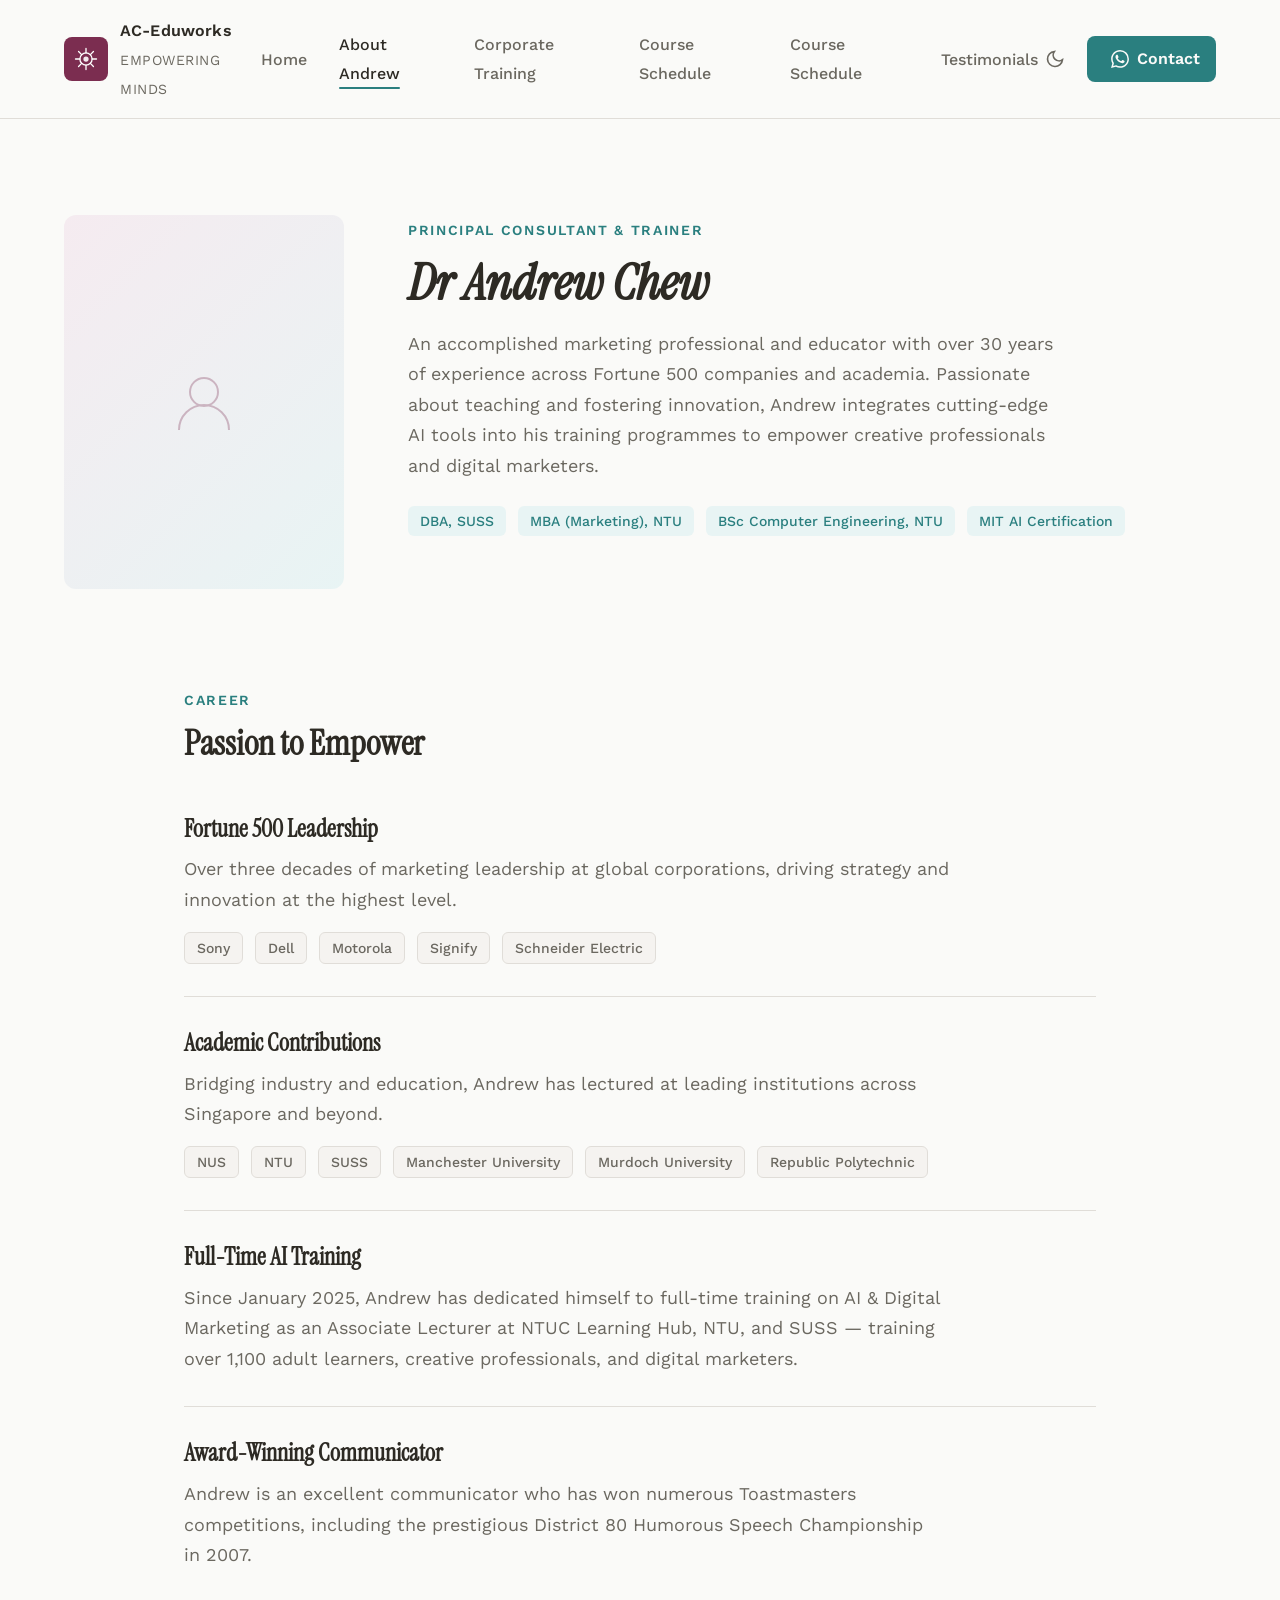
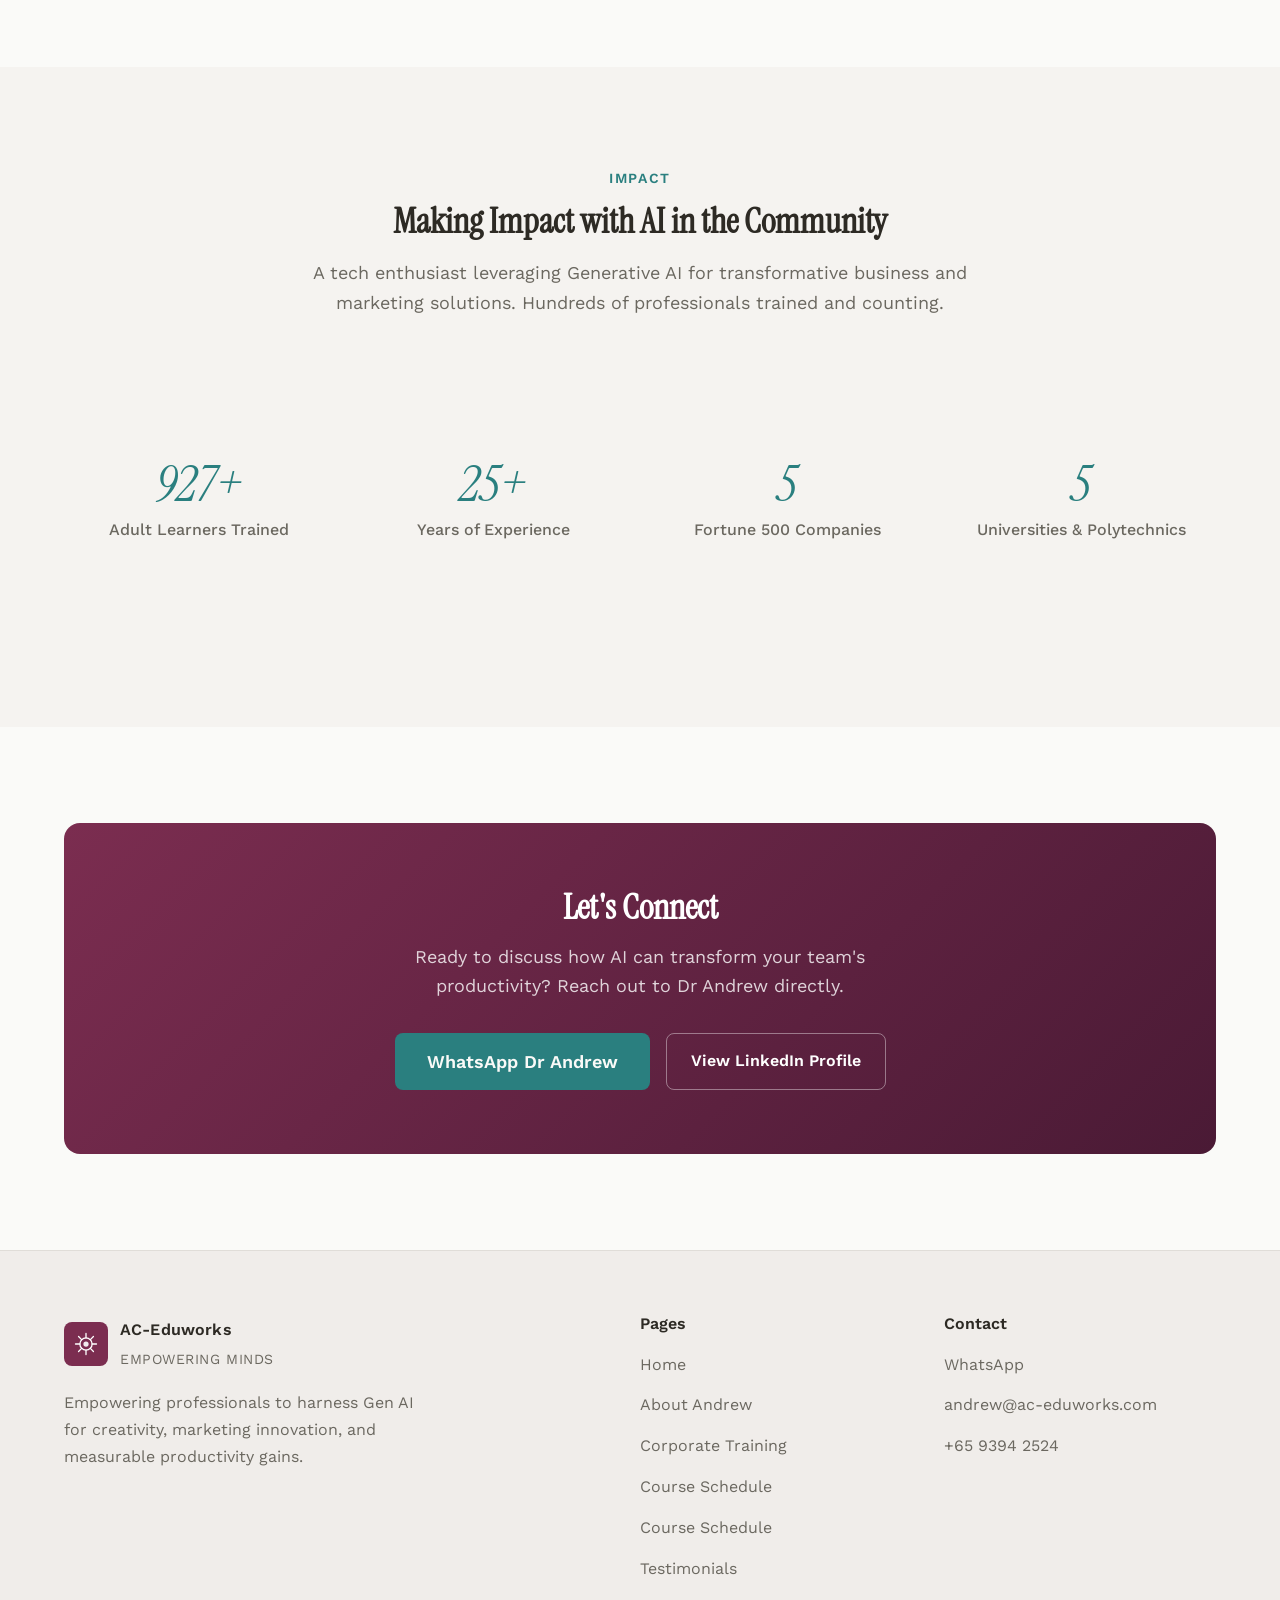
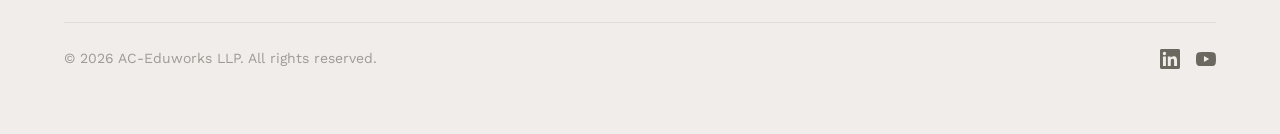
==== about.html @ 3eb3a9f1 "Initial AC-Eduworks site: 5 pages with brand design" ====
<!DOCTYPE html>
<html lang="en">
<head>
  <meta charset="UTF-8">
  <meta name="viewport" content="width=device-width, initial-scale=1.0">
  <title>About Dr Andrew Chew — AC-Eduworks</title>
  <meta name="description" content="Dr. Andrew Chew — Principal Consultant and AI Trainer with 30+ years of Fortune 500 experience. DBA from SUSS, MIT AI certification.">
  <link rel="preconnect" href="https://fonts.googleapis.com">
  <link rel="preconnect" href="https://fonts.gstatic.com" crossorigin>
  <link href="https://fonts.googleapis.com/css2?family=Instrument+Serif:ital@0;1&family=Work+Sans:wght@300..700&display=swap" rel="stylesheet">
  <link rel="stylesheet" href="css/style.css">
</head>
<body>

  <!-- HEADER -->
  <header class="header">
    <div class="container">
      <nav class="nav">
        <a href="index.html" class="nav__logo">
          <span class="nav__logo-icon">
            <svg width="28" height="28" viewBox="0 0 32 32" fill="none">
              <circle cx="16" cy="16" r="7" stroke="#fff" stroke-width="1.5"/>
              <circle cx="16" cy="16" r="3" fill="#fff" opacity="0.9"/>
              <path d="M16 4v5M16 23v5M4 16h5M23 16h5" stroke="#fff" stroke-width="1.5" stroke-linecap="round"/>
              <path d="M7.5 7.5l3.5 3.5M21 21l3.5 3.5M7.5 24.5l3.5-3.5M21 11l3.5-3.5" stroke="#fff" stroke-width="1.5" stroke-linecap="round"/>
            </svg>
          </span>
          <span>
            <span class="nav__logo-text">AC-Eduworks</span><br>
            <span class="nav__logo-tagline">Empowering Minds</span>
          </span>
        </a>
        <div class="nav__overlay"></div>
        <ul class="nav__links">
          <li><a href="index.html">Home</a></li>
          <li><a href="about.html" class="active">About Andrew</a></li>
          <li><a href="training.html">Corporate Training</a></li>
          <li><a href="schedule.html">Course Schedule</a></li>
          <li><a href="schedule.html">Course Schedule</a></li>
            <li><a href="testimonials.html">Testimonials</a></li>
        </ul>
        <div class="nav__actions">
          <button class="theme-toggle" data-theme-toggle aria-label="Toggle theme">
            <svg width="20" height="20" viewBox="0 0 24 24" fill="none" stroke="currentColor" stroke-width="2"><path d="M21 12.79A9 9 0 1 1 11.21 3 7 7 0 0 0 21 12.79z"/></svg>
          </button>
          <a href="https://wa.me/6593942524" class="btn btn--primary" target="_blank" rel="noopener">
            <svg width="18" height="18" viewBox="0 0 24 24" fill="currentColor"><path d="M17.472 14.382c-.297-.149-1.758-.867-2.03-.967-.273-.099-.471-.148-.67.15-.197.297-.767.966-.94 1.164-.173.199-.347.223-.644.075-.297-.15-1.255-.463-2.39-1.475-.883-.788-1.48-1.761-1.653-2.059-.173-.297-.018-.458.13-.606.134-.133.298-.347.446-.52.149-.174.198-.298.298-.497.099-.198.05-.371-.025-.52-.075-.149-.669-1.612-.916-2.207-.242-.579-.487-.5-.669-.51-.173-.008-.371-.01-.57-.01-.198 0-.52.074-.792.372-.272.297-1.04 1.016-1.04 2.479 0 1.462 1.065 2.875 1.213 3.074.149.198 2.096 3.2 5.077 4.487.709.306 1.262.489 1.694.625.712.227 1.36.195 1.871.118.571-.085 1.758-.719 2.006-1.413.248-.694.248-1.289.173-1.413-.074-.124-.272-.198-.57-.347m-5.421 7.403h-.004a9.87 9.87 0 01-5.031-1.378l-.361-.214-3.741.982.998-3.648-.235-.374a9.86 9.86 0 01-1.51-5.26c.001-5.45 4.436-9.884 9.888-9.884 2.64 0 5.122 1.03 6.988 2.898a9.825 9.825 0 012.893 6.994c-.003 5.45-4.437 9.884-9.885 9.884m8.413-18.297A11.815 11.815 0 0012.05 0C5.495 0 .16 5.335.157 11.892c0 2.096.547 4.142 1.588 5.945L.057 24l6.305-1.654a11.882 11.882 0 005.683 1.448h.005c6.554 0 11.89-5.335 11.893-11.893a11.821 11.821 0 00-3.48-8.413z"/></svg>
            Contact
          </a>
          <button class="nav__toggle" aria-label="Open menu">
            <svg width="24" height="24" viewBox="0 0 24 24" fill="none" stroke="currentColor" stroke-width="2"><path d="M3 12h18M3 6h18M3 18h18"/></svg>
          </button>
        </div>
      </nav>
    </div>
  </header>

  <!-- PAGE HEADER -->
  <section class="section" style="padding-bottom: 0;">
    <div class="container">
      <div class="bio-header">
        <!-- Photo placeholder: replace src with actual photo -->
        <div class="bio-photo">
          <svg width="80" height="80" viewBox="0 0 80 80" fill="none" style="opacity: 0.3;">
            <circle cx="40" cy="30" r="14" stroke="var(--color-accent)" stroke-width="2"/>
            <path d="M15 68c0-13.8 11.2-25 25-25s25 11.2 25 25" stroke="var(--color-accent)" stroke-width="2"/>
          </svg>
        </div>
        <div>
          <span class="section-label animate-in">Principal Consultant &amp; Trainer</span>
          <h1 class="section-title animate-in animate-delay-1" style="font-size: var(--text-2xl); font-style: italic;">Dr Andrew Chew</h1>
          <p class="section-desc animate-in animate-delay-2">
            An accomplished marketing professional and educator with over 30 years of experience across Fortune 500 companies and academia. Passionate about teaching and fostering innovation, Andrew integrates cutting-edge AI tools into his training programmes to empower creative professionals and digital marketers.
          </p>
          <div class="credentials animate-in animate-delay-3">
            <span class="credential">DBA, SUSS</span>
            <span class="credential">MBA (Marketing), NTU</span>
            <span class="credential">BSc Computer Engineering, NTU</span>
            <span class="credential">MIT AI Certification</span>
          </div>
        </div>
      </div>
    </div>
  </section>

  <!-- CAREER HIGHLIGHTS -->
  <section class="section">
    <div class="container container--narrow">
      <div class="section-header" data-animate="0">
        <span class="section-label">Career</span>
        <h2 class="section-title">Passion to Empower</h2>
      </div>

      <div style="display: flex; flex-direction: column; gap: var(--space-8);" data-animate="100">
        <div>
          <h3 style="font-family: var(--font-display); font-size: var(--text-lg); margin-bottom: var(--space-3);">Fortune 500 Leadership</h3>
          <p style="color: var(--color-text-muted); line-height: 1.7; font-size: var(--text-base);">Over three decades of marketing leadership at global corporations, driving strategy and innovation at the highest level.</p>
          <div class="companies" style="margin-top: var(--space-4);">
            <span class="company-tag">Sony</span>
            <span class="company-tag">Dell</span>
            <span class="company-tag">Motorola</span>
            <span class="company-tag">Signify</span>
            <span class="company-tag">Schneider Electric</span>
          </div>
        </div>

        <div style="border-top: 1px solid var(--color-divider); padding-top: var(--space-8);">
          <h3 style="font-family: var(--font-display); font-size: var(--text-lg); margin-bottom: var(--space-3);">Academic Contributions</h3>
          <p style="color: var(--color-text-muted); line-height: 1.7; font-size: var(--text-base);">Bridging industry and education, Andrew has lectured at leading institutions across Singapore and beyond.</p>
          <div class="companies" style="margin-top: var(--space-4);">
            <span class="company-tag">NUS</span>
            <span class="company-tag">NTU</span>
            <span class="company-tag">SUSS</span>
            <span class="company-tag">Manchester University</span>
            <span class="company-tag">Murdoch University</span>
            <span class="company-tag">Republic Polytechnic</span>
          </div>
        </div>

        <div style="border-top: 1px solid var(--color-divider); padding-top: var(--space-8);">
          <h3 style="font-family: var(--font-display); font-size: var(--text-lg); margin-bottom: var(--space-3);">Full-Time AI Training</h3>
          <p style="color: var(--color-text-muted); line-height: 1.7; font-size: var(--text-base);">Since January 2025, Andrew has dedicated himself to full-time training on AI &amp; Digital Marketing as an Associate Lecturer at NTUC Learning Hub, NTU, and SUSS — training over 1,100 adult learners, creative professionals, and digital marketers.</p>
        </div>

        <div style="border-top: 1px solid var(--color-divider); padding-top: var(--space-8);">
          <h3 style="font-family: var(--font-display); font-size: var(--text-lg); margin-bottom: var(--space-3);">Award-Winning Communicator</h3>
          <p style="color: var(--color-text-muted); line-height: 1.7; font-size: var(--text-base);">Andrew is an excellent communicator who has won numerous Toastmasters competitions, including the prestigious District 80 Humorous Speech Championship in 2007.</p>
        </div>
      </div>
    </div>
  </section>

  <!-- MAKING IMPACT -->
  <section class="section" style="background: var(--color-surface-2);">
    <div class="container">
      <div class="section-header section-header--center" data-animate="0">
        <span class="section-label">Impact</span>
        <h2 class="section-title">Making Impact with AI in the Community</h2>
        <p class="section-desc">A tech enthusiast leveraging Generative AI for transformative business and marketing solutions. Hundreds of professionals trained and counting.</p>
      </div>
      <div class="stats" data-animate="100">
        <div class="stat">
          <div class="stat__number" data-count="1100" data-suffix="+">0</div>
          <div class="stat__label">Adult Learners Trained</div>
        </div>
        <div class="stat">
          <div class="stat__number" data-count="30" data-suffix="+">0</div>
          <div class="stat__label">Years of Experience</div>
        </div>
        <div class="stat">
          <div class="stat__number" data-count="6" data-suffix="">0</div>
          <div class="stat__label">Fortune 500 Companies</div>
        </div>
        <div class="stat">
          <div class="stat__number" data-count="6" data-suffix="">0</div>
          <div class="stat__label">Universities &amp; Polytechnics</div>
        </div>
      </div>
    </div>
  </section>

  <!-- CTA -->
  <section class="section">
    <div class="container">
      <div class="cta-banner" data-animate="0">
        <h2>Let's Connect</h2>
        <p>Ready to discuss how AI can transform your team's productivity? Reach out to Dr Andrew directly.</p>
        <div style="display: flex; flex-wrap: wrap; gap: var(--space-4); justify-content: center;">
          <a href="https://wa.me/6593942524" class="btn btn--primary btn--lg" target="_blank" rel="noopener">
            WhatsApp Dr Andrew
          </a>
          <a href="https://www.linkedin.com/in/andrew-chew-c-h/" class="btn btn--secondary" style="border-color: rgba(255,255,255,0.4); color: #fff;" target="_blank" rel="noopener">
            View LinkedIn Profile
          </a>
        </div>
      </div>
    </div>
  </section>

  <!-- FOOTER -->
  <footer class="footer">
    <div class="container">
      <div class="footer__grid">
        <div class="footer__brand">
          <a href="index.html" class="nav__logo" style="margin-bottom: var(--space-2);">
            <span class="nav__logo-icon">
              <svg width="28" height="28" viewBox="0 0 32 32" fill="none">
                <circle cx="16" cy="16" r="7" stroke="#fff" stroke-width="1.5"/>
                <circle cx="16" cy="16" r="3" fill="#fff" opacity="0.9"/>
                <path d="M16 4v5M16 23v5M4 16h5M23 16h5" stroke="#fff" stroke-width="1.5" stroke-linecap="round"/>
                <path d="M7.5 7.5l3.5 3.5M21 21l3.5 3.5M7.5 24.5l3.5-3.5M21 11l3.5-3.5" stroke="#fff" stroke-width="1.5" stroke-linecap="round"/>
              </svg>
            </span>
            <span>
              <span class="nav__logo-text">AC-Eduworks</span><br>
              <span class="nav__logo-tagline">Empowering Minds</span>
            </span>
          </a>
          <p>Empowering professionals to harness Gen AI for creativity, marketing innovation, and measurable productivity gains.</p>
        </div>
        <div>
          <h4>Pages</h4>
          <ul class="footer__links">
            <li><a href="index.html">Home</a></li>
            <li><a href="about.html">About Andrew</a></li>
            <li><a href="training.html">Corporate Training</a></li>
            <li><a href="schedule.html">Course Schedule</a></li>
          <li><a href="schedule.html">Course Schedule</a></li>
            <li><a href="testimonials.html">Testimonials</a></li>
          </ul>
        </div>
        <div>
          <h4>Contact</h4>
          <ul class="footer__links">
            <li><a href="https://wa.me/6593942524" target="_blank" rel="noopener">WhatsApp</a></li>
            <li><a href="mailto:andrew@ac-eduworks.com">andrew@ac-eduworks.com</a></li>
            <li><a href="tel:93942524">+65 9394 2524</a></li>
          </ul>
        </div>
      </div>
      <div class="footer__bottom">
        <span>&copy; 2026 AC-Eduworks LLP. All rights reserved.</span>
        <div class="footer__socials">
          <a href="https://www.linkedin.com/in/andrew-chew-c-h/" target="_blank" rel="noopener" aria-label="LinkedIn">
            <svg width="20" height="20" viewBox="0 0 24 24" fill="currentColor"><path d="M20.447 20.452h-3.554v-5.569c0-1.328-.027-3.037-1.852-3.037-1.853 0-2.136 1.445-2.136 2.939v5.667H9.351V9h3.414v1.561h.046c.477-.9 1.637-1.85 3.37-1.85 3.601 0 4.267 2.37 4.267 5.455v6.286zM5.337 7.433a2.062 2.062 0 01-2.063-2.065 2.064 2.064 0 112.063 2.065zm1.782 13.019H3.555V9h3.564v11.452zM22.225 0H1.771C.792 0 0 .774 0 1.729v20.542C0 23.227.792 24 1.771 24h20.451C23.2 24 24 23.227 24 22.271V1.729C24 .774 23.2 0 22.222 0h.003z"/></svg>
          </a>
          <a href="https://www.youtube.com/@AndrewLearnsAI/videos" target="_blank" rel="noopener" aria-label="YouTube">
            <svg width="20" height="20" viewBox="0 0 24 24" fill="currentColor"><path d="M23.498 6.186a3.016 3.016 0 00-2.122-2.136C19.505 3.545 12 3.545 12 3.545s-7.505 0-9.377.505A3.017 3.017 0 00.502 6.186C0 8.07 0 12 0 12s0 3.93.502 5.814a3.016 3.016 0 002.122 2.136c1.871.505 9.376.505 9.376.505s7.505 0 9.377-.505a3.015 3.015 0 002.122-2.136C24 15.93 24 12 24 12s0-3.93-.502-5.814zM9.545 15.568V8.432L15.818 12l-6.273 3.568z"/></svg>
          </a>
        </div>
      </div>
    </div>
  </footer>

  <script src="js/main.js"></script>
</body>
</html>
---- css/style.css ----
/* ============================================================
   AC-EDUWORKS — STYLE SYSTEM
   Brand Palette: Maroon + Teal on warm neutrals
   Fonts: Instrument Serif (display) + Work Sans (body)
   ============================================================ */

/* ---------- RESET & BASE ---------- */
*, *::before, *::after { box-sizing: border-box; margin: 0; padding: 0; }

html {
  -webkit-font-smoothing: antialiased;
  -moz-osx-font-smoothing: grayscale;
  text-rendering: optimizeLegibility;
  scroll-behavior: smooth;
  scroll-padding-top: 5rem;
}

/* ---------- DESIGN TOKENS ---------- */
:root {
  /* Type Scale */
  --text-xs: clamp(0.75rem, 0.7rem + 0.25vw, 0.875rem);
  --text-sm: clamp(0.875rem, 0.8rem + 0.35vw, 1rem);
  --text-base: clamp(1rem, 0.95rem + 0.25vw, 1.125rem);
  --text-lg: clamp(1.125rem, 1rem + 0.75vw, 1.5rem);
  --text-xl: clamp(1.5rem, 1.2rem + 1.25vw, 2.25rem);
  --text-2xl: clamp(2rem, 1.2rem + 2.5vw, 3.5rem);
  --text-3xl: clamp(2.5rem, 1rem + 4vw, 5rem);

  /* Spacing */
  --space-1: 0.25rem;
  --space-2: 0.5rem;
  --space-3: 0.75rem;
  --space-4: 1rem;
  --space-5: 1.25rem;
  --space-6: 1.5rem;
  --space-8: 2rem;
  --space-10: 2.5rem;
  --space-12: 3rem;
  --space-16: 4rem;
  --space-20: 5rem;
  --space-24: 6rem;
  --space-32: 8rem;

  /* Font Families */
  --font-display: 'Instrument Serif', 'Georgia', serif;
  --font-body: 'Work Sans', 'Helvetica Neue', sans-serif;

  /* Content Widths */
  --content-narrow: 640px;
  --content-default: 960px;
  --content-wide: 1200px;

  /* Radius */
  --radius-sm: 0.375rem;
  --radius-md: 0.5rem;
  --radius-lg: 0.75rem;
  --radius-xl: 1rem;

  /* Transitions */
  --transition-interactive: 180ms cubic-bezier(0.16, 1, 0.3, 1);
  --transition-smooth: 400ms cubic-bezier(0.16, 1, 0.3, 1);
}

/* ---------- LIGHT MODE (default) ---------- */
:root, [data-theme="light"] {
  --color-bg: #FAFAF8;
  --color-surface: #FFFFFF;
  --color-surface-2: #F5F3F0;
  --color-surface-offset: #F0EDEA;
  --color-divider: #E0DDD8;
  --color-border: #D4D0CA;

  --color-text: #2D2A24;
  --color-text-muted: #6B6860;
  --color-text-faint: #9E9B94;
  --color-text-inverse: #FAFAF8;

  /* Teal (Primary / CTA) */
  --color-primary: #2A7F7F;
  --color-primary-hover: #1E6464;
  --color-primary-active: #174E4E;
  --color-primary-light: #E8F4F4;

  /* Maroon (Brand Accent) */
  --color-accent: #7B2D50;
  --color-accent-hover: #642441;
  --color-accent-active: #4D1B32;
  --color-accent-light: #F5EBF0;

  --shadow-sm: 0 1px 3px rgba(45,42,36,0.06);
  --shadow-md: 0 4px 12px rgba(45,42,36,0.08);
  --shadow-lg: 0 12px 32px rgba(45,42,36,0.12);
}

/* ---------- DARK MODE ---------- */
[data-theme="dark"] {
  --color-bg: #1A1916;
  --color-surface: #222119;
  --color-surface-2: #2A2922;
  --color-surface-offset: #1E1D1A;
  --color-divider: #333230;
  --color-border: #3E3D3A;

  --color-text: #D4D2CE;
  --color-text-muted: #8A8880;
  --color-text-faint: #5E5D58;
  --color-text-inverse: #1A1916;

  --color-primary: #4AABAB;
  --color-primary-hover: #5BC0C0;
  --color-primary-active: #3A9494;
  --color-primary-light: #1E2E2E;

  --color-accent: #C06A8E;
  --color-accent-hover: #D48AAA;
  --color-accent-active: #A85679;
  --color-accent-light: #2E1E26;

  --shadow-sm: 0 1px 3px rgba(0,0,0,0.25);
  --shadow-md: 0 4px 12px rgba(0,0,0,0.35);
  --shadow-lg: 0 12px 32px rgba(0,0,0,0.45);
}

@media (prefers-color-scheme: dark) {
  :root:not([data-theme]) {
    --color-bg: #1A1916;
    --color-surface: #222119;
    --color-surface-2: #2A2922;
    --color-surface-offset: #1E1D1A;
    --color-divider: #333230;
    --color-border: #3E3D3A;
    --color-text: #D4D2CE;
    --color-text-muted: #8A8880;
    --color-text-faint: #5E5D58;
    --color-text-inverse: #1A1916;
    --color-primary: #4AABAB;
    --color-primary-hover: #5BC0C0;
    --color-primary-active: #3A9494;
    --color-primary-light: #1E2E2E;
    --color-accent: #C06A8E;
    --color-accent-hover: #D48AAA;
    --color-accent-active: #A85679;
    --color-accent-light: #2E1E26;
    --shadow-sm: 0 1px 3px rgba(0,0,0,0.25);
    --shadow-md: 0 4px 12px rgba(0,0,0,0.35);
    --shadow-lg: 0 12px 32px rgba(0,0,0,0.45);
  }
}

/* ---------- BODY ---------- */
body {
  min-height: 100dvh;
  line-height: 1.6;
  font-family: var(--font-body);
  font-size: var(--text-base);
  color: var(--color-text);
  background-color: var(--color-bg);
}

img, picture, video, svg { display: block; max-width: 100%; height: auto; }
a { color: var(--color-primary); text-decoration: none; transition: color var(--transition-interactive); }
a:hover { color: var(--color-primary-hover); }

h1, h2, h3, h4, h5 { font-family: var(--font-display); line-height: 1.15; text-wrap: balance; color: var(--color-text); }
p, li, figcaption { text-wrap: pretty; max-width: 72ch; }

a, button, [role="button"], input, textarea, select {
  transition: color var(--transition-interactive), background var(--transition-interactive),
    border-color var(--transition-interactive), box-shadow var(--transition-interactive);
}
button { cursor: pointer; background: none; border: none; font: inherit; }

::selection { background: rgba(42,127,127,0.2); color: var(--color-text); }
:focus-visible { outline: 2px solid var(--color-primary); outline-offset: 3px; border-radius: var(--radius-sm); }

@media (prefers-reduced-motion: reduce) {
  *, *::before, *::after { animation-duration: 0.01ms !important; transition-duration: 0.01ms !important; scroll-behavior: auto !important; }
}

.sr-only { position: absolute; width: 1px; height: 1px; padding: 0; margin: -1px; overflow: hidden; clip: rect(0,0,0,0); white-space: nowrap; border: 0; }

/* ---------- LAYOUT UTILITIES ---------- */
.container { width: 100%; max-width: var(--content-wide); margin-inline: auto; padding-inline: var(--space-6); }
.container--narrow { max-width: var(--content-default); }
.section { padding-block: clamp(var(--space-12), 8vw, var(--space-24)); }

/* ---------- HEADER / NAV ---------- */
.header {
  position: sticky; top: 0; z-index: 100;
  background: color-mix(in srgb, var(--color-bg) 90%, transparent);
  backdrop-filter: blur(16px);
  -webkit-backdrop-filter: blur(16px);
  border-bottom: 1px solid var(--color-divider);
  transition: box-shadow 0.3s ease;
}
.header--scrolled { box-shadow: var(--shadow-sm); }

.nav { display: flex; align-items: center; justify-content: space-between; padding-block: var(--space-4); }
.nav__logo { display: flex; align-items: center; gap: var(--space-3); text-decoration: none; color: var(--color-text); }
.nav__logo-icon { width: 44px; height: 44px; background: var(--color-accent); border-radius: var(--radius-md); display: flex; align-items: center; justify-content: center; flex-shrink: 0; }
.nav__logo-text { font-family: var(--font-body); font-weight: 600; font-size: var(--text-sm); line-height: 1.2; letter-spacing: 0.01em; }
.nav__logo-tagline { font-size: var(--text-xs); font-weight: 400; color: var(--color-text-muted); letter-spacing: 0.04em; text-transform: uppercase; }

.nav__links { display: flex; align-items: center; gap: var(--space-8); list-style: none; }
.nav__links a { font-size: var(--text-sm); font-weight: 500; color: var(--color-text-muted); text-decoration: none; position: relative; padding-block: var(--space-1); }
.nav__links a:hover, .nav__links a.active { color: var(--color-text); }
.nav__links a.active::after { content: ''; position: absolute; bottom: -2px; left: 0; right: 0; height: 2px; background: var(--color-primary); border-radius: 1px; }

.nav__actions { display: flex; align-items: center; gap: var(--space-4); }

/* Mobile Nav Toggle */
.nav__toggle { display: none; width: 40px; height: 40px; align-items: center; justify-content: center; color: var(--color-text); }
.nav__toggle svg { width: 24px; height: 24px; }

/* Theme Toggle */
.theme-toggle { width: 36px; height: 36px; display: flex; align-items: center; justify-content: center; border-radius: var(--radius-md); color: var(--color-text-muted); }
.theme-toggle:hover { color: var(--color-text); background: var(--color-surface-2); }

/* Mobile Nav */
@media (max-width: 768px) {
  .nav__toggle { display: flex; }
  .nav__links {
    position: fixed; top: 0; right: 0; bottom: 0;
    width: min(320px, 85vw);
    flex-direction: column; align-items: flex-start;
    padding: var(--space-20) var(--space-8) var(--space-8);
    background: var(--color-bg);
    border-left: 1px solid var(--color-divider);
    box-shadow: var(--shadow-lg);
    transform: translateX(100%);
    transition: transform 0.35s cubic-bezier(0.16, 1, 0.3, 1);
    z-index: 200;
    gap: var(--space-6);
  }
  .nav__links.open { transform: translateX(0); }
  .nav__links a { font-size: var(--text-lg); }
  .nav__overlay {
    position: fixed; inset: 0; background: rgba(0,0,0,0.4);
    z-index: 199; opacity: 0; visibility: hidden;
    transition: opacity 0.3s ease, visibility 0.3s ease;
  }
  .nav__overlay.open { opacity: 1; visibility: visible; }
}

/* ---------- BUTTONS ---------- */
.btn {
  display: inline-flex; align-items: center; gap: var(--space-2);
  font-family: var(--font-body); font-size: var(--text-sm); font-weight: 600;
  padding: var(--space-3) var(--space-6);
  border-radius: var(--radius-md);
  text-decoration: none;
  transition: all var(--transition-interactive);
  line-height: 1.4;
}
.btn--primary { background: var(--color-primary); color: var(--color-text-inverse); }
.btn--primary:hover { background: var(--color-primary-hover); color: var(--color-text-inverse); }
.btn--secondary { background: transparent; color: var(--color-primary); border: 1.5px solid var(--color-primary); }
.btn--secondary:hover { background: var(--color-primary-light); }
.btn--accent { background: var(--color-accent); color: #fff; }
.btn--accent:hover { background: var(--color-accent-hover); color: #fff; }
.btn--lg { padding: var(--space-4) var(--space-8); font-size: var(--text-base); }

.btn svg { width: 18px; height: 18px; flex-shrink: 0; }

/* ---------- HERO SECTION ---------- */
.hero {
  position: relative;
  min-height: 75vh;
  display: flex; align-items: center;
  padding-block: clamp(var(--space-16), 10vw, var(--space-32));
  overflow: hidden;
}
.hero__bg {
  position: absolute; inset: 0;
  background: linear-gradient(135deg, var(--color-accent) 0%, #4A1A35 50%, #1A3A3A 100%);
  z-index: 0;
}
.hero__bg::after {
  content: '';
  position: absolute; inset: 0;
  background: radial-gradient(ellipse at 70% 30%, rgba(42,127,127,0.3) 0%, transparent 60%),
              radial-gradient(ellipse at 20% 80%, rgba(123,45,80,0.2) 0%, transparent 50%);
}
.hero__pattern {
  position: absolute; inset: 0; z-index: 1;
  opacity: 0.06;
  background-image:
    radial-gradient(circle at 25% 25%, #fff 1px, transparent 1px),
    radial-gradient(circle at 75% 75%, #fff 1px, transparent 1px);
  background-size: 60px 60px;
}

.hero__content { position: relative; z-index: 2; color: #fff; }
.hero__label {
  display: inline-block;
  font-size: var(--text-xs); font-weight: 600;
  text-transform: uppercase; letter-spacing: 0.12em;
  color: rgba(255,255,255,0.7);
  margin-bottom: var(--space-4);
}
.hero__title {
  font-family: var(--font-display);
  font-size: var(--text-3xl);
  font-style: italic;
  color: #fff;
  margin-bottom: var(--space-6);
  max-width: 14ch;
}
.hero__subtitle {
  font-size: var(--text-base);
  color: rgba(255,255,255,0.85);
  max-width: 52ch;
  line-height: 1.7;
  margin-bottom: var(--space-8);
}
.hero__actions { display: flex; flex-wrap: wrap; gap: var(--space-4); }

/* ---------- STAT STRIP ---------- */
.stats {
  display: grid;
  grid-template-columns: repeat(auto-fit, minmax(200px, 1fr));
  gap: var(--space-6);
  padding-block: clamp(var(--space-8), 5vw, var(--space-16));
}
.stat { text-align: center; padding: var(--space-6) var(--space-4); }
.stat__number {
  font-family: var(--font-display);
  font-size: var(--text-2xl);
  font-style: italic;
  color: var(--color-primary);
  line-height: 1;
  margin-bottom: var(--space-2);
}
.stat__label { font-size: var(--text-sm); color: var(--color-text-muted); font-weight: 500; }

/* ---------- SECTION HEADERS ---------- */
.section-header { margin-bottom: clamp(var(--space-8), 4vw, var(--space-16)); }
.section-header--center { text-align: center; }
.section-header--center p { margin-inline: auto; }
.section-label {
  display: inline-block;
  font-size: var(--text-xs); font-weight: 600;
  text-transform: uppercase; letter-spacing: 0.12em;
  color: var(--color-primary);
  margin-bottom: var(--space-3);
}
.section-title { font-size: var(--text-xl); margin-bottom: var(--space-4); }
.section-desc { font-size: var(--text-base); color: var(--color-text-muted); max-width: 60ch; line-height: 1.7; }

/* ---------- CARDS ---------- */
.card {
  background: var(--color-surface);
  border: 1px solid var(--color-divider);
  border-radius: var(--radius-lg);
  padding: var(--space-8);
  transition: box-shadow var(--transition-smooth), border-color var(--transition-smooth);
}
.card:hover { box-shadow: var(--shadow-md); border-color: var(--color-border); }

.card__icon {
  width: 48px; height: 48px;
  display: flex; align-items: center; justify-content: center;
  background: var(--color-primary-light);
  border-radius: var(--radius-md);
  color: var(--color-primary);
  margin-bottom: var(--space-5);
}
.card__icon svg { width: 24px; height: 24px; }
.card__title { font-family: var(--font-display); font-size: var(--text-lg); margin-bottom: var(--space-3); }
.card__text { font-size: var(--text-sm); color: var(--color-text-muted); line-height: 1.7; }

/* Grid layouts */
.grid-2 { display: grid; grid-template-columns: repeat(2, 1fr); gap: var(--space-6); }
.grid-3 { display: grid; grid-template-columns: repeat(3, 1fr); gap: var(--space-6); }
.grid-4 { display: grid; grid-template-columns: repeat(4, 1fr); gap: var(--space-6); }

@media (max-width: 768px) {
  .grid-2, .grid-3, .grid-4 { grid-template-columns: 1fr; }
}
@media (min-width: 769px) and (max-width: 1024px) {
  .grid-3 { grid-template-columns: repeat(2, 1fr); }
  .grid-4 { grid-template-columns: repeat(2, 1fr); }
}

/* ---------- TWO-COLUMN LAYOUT ---------- */
.two-col {
  display: grid; grid-template-columns: 1fr 1fr;
  gap: clamp(var(--space-8), 5vw, var(--space-16));
  align-items: center;
}
.two-col--reverse { direction: rtl; }
.two-col--reverse > * { direction: ltr; }

@media (max-width: 768px) {
  .two-col, .two-col--reverse { grid-template-columns: 1fr; direction: ltr; }
}

/* ---------- APPROACH SECTION ---------- */
.approach-item {
  display: flex; gap: var(--space-6); align-items: flex-start;
  padding-block: var(--space-6);
}
.approach-item + .approach-item { border-top: 1px solid var(--color-divider); }
.approach-num {
  font-family: var(--font-display);
  font-size: var(--text-xl);
  font-style: italic;
  color: var(--color-primary);
  flex-shrink: 0;
  width: 48px;
}
.approach-item h3 { font-family: var(--font-display); font-size: var(--text-lg); margin-bottom: var(--space-2); }
.approach-item p { font-size: var(--text-sm); color: var(--color-text-muted); line-height: 1.7; }

/* ---------- CLIENTS STRIP ---------- */
.clients {
  display: flex; flex-wrap: wrap; align-items: center; justify-content: center;
  gap: var(--space-10);
  padding-block: var(--space-8);
}
.client-logo {
  font-family: var(--font-body); font-weight: 700;
  font-size: var(--text-sm);
  color: var(--color-text-faint);
  letter-spacing: 0.04em;
  text-transform: uppercase;
  white-space: nowrap;
}

/* ---------- CTA BANNER ---------- */
.cta-banner {
  background: linear-gradient(135deg, var(--color-accent) 0%, #4A1A35 100%);
  border-radius: var(--radius-xl);
  padding: clamp(var(--space-10), 5vw, var(--space-20));
  text-align: center;
  color: #fff;
}
.cta-banner h2 { font-size: var(--text-xl); color: #fff; margin-bottom: var(--space-4); }
.cta-banner p { color: rgba(255,255,255,0.8); margin-inline: auto; margin-bottom: var(--space-8); max-width: 50ch; }
.cta-banner .btn--primary { background: var(--color-primary); }
.cta-banner .btn--primary:hover { background: var(--color-primary-hover); }

/* ---------- TESTIMONIALS ---------- */
.testimonial-card {
  background: var(--color-surface);
  border: 1px solid var(--color-divider);
  border-radius: var(--radius-lg);
  padding: var(--space-8);
  position: relative;
}
.testimonial-card::before {
  content: '\201C';
  font-family: var(--font-display);
  font-size: 4rem;
  color: var(--color-primary);
  opacity: 0.3;
  line-height: 1;
  position: absolute;
  top: var(--space-4);
  left: var(--space-6);
}
.testimonial-card__text {
  font-size: var(--text-base);
  color: var(--color-text);
  line-height: 1.7;
  font-style: italic;
  margin-bottom: var(--space-6);
  padding-top: var(--space-6);
}
.testimonial-card__author { font-weight: 600; font-size: var(--text-sm); }
.testimonial-card__role { font-size: var(--text-xs); color: var(--color-text-muted); }

/* ---------- WORKSHOP FORMATS TABLE ---------- */
.format-cards { display: grid; grid-template-columns: repeat(auto-fit, minmax(260px, 1fr)); gap: var(--space-6); }
.format-card {
  background: var(--color-surface);
  border: 1px solid var(--color-divider);
  border-radius: var(--radius-lg);
  padding: var(--space-8);
  border-top: 3px solid var(--color-primary);
}
.format-card__badge {
  display: inline-block;
  font-size: var(--text-xs);
  font-weight: 600;
  color: var(--color-primary);
  background: var(--color-primary-light);
  padding: var(--space-1) var(--space-3);
  border-radius: var(--radius-sm);
  margin-bottom: var(--space-4);
}
.format-card h3 { font-family: var(--font-display); font-size: var(--text-lg); margin-bottom: var(--space-3); }
.format-card p { font-size: var(--text-sm); color: var(--color-text-muted); line-height: 1.7; margin-bottom: var(--space-4); }
.format-card__meta { display: flex; flex-direction: column; gap: var(--space-2); font-size: var(--text-xs); color: var(--color-text-muted); }
.format-card__meta span { display: flex; align-items: center; gap: var(--space-2); }

/* ---------- CASE STUDY ---------- */
.case-study {
  background: var(--color-surface-2);
  border-radius: var(--radius-xl);
  overflow: hidden;
}
.case-study__header {
  background: linear-gradient(135deg, var(--color-accent-light), var(--color-primary-light));
  padding: var(--space-8);
}
.case-study__client {
  font-size: var(--text-xs);
  font-weight: 600;
  text-transform: uppercase;
  letter-spacing: 0.1em;
  color: var(--color-primary);
  margin-bottom: var(--space-2);
}
.case-study__title { font-family: var(--font-display); font-size: var(--text-lg); }
.case-study__body { padding: var(--space-8); }
.case-study__body ul { list-style: none; display: flex; flex-direction: column; gap: var(--space-3); }
.case-study__body li {
  font-size: var(--text-sm);
  color: var(--color-text-muted);
  padding-left: var(--space-6);
  position: relative;
  line-height: 1.6;
}
.case-study__body li::before {
  content: '✓';
  position: absolute;
  left: 0;
  color: var(--color-primary);
  font-weight: 700;
}
.case-study__quote {
  font-style: italic;
  font-size: var(--text-sm);
  color: var(--color-text);
  border-left: 3px solid var(--color-primary);
  padding-left: var(--space-4);
  margin-top: var(--space-6);
}
.case-study__quote cite {
  display: block;
  font-style: normal;
  font-size: var(--text-xs);
  color: var(--color-text-muted);
  margin-top: var(--space-2);
}

/* ---------- BIO PAGE ---------- */
.bio-header {
  display: grid;
  grid-template-columns: 280px 1fr;
  gap: clamp(var(--space-8), 5vw, var(--space-16));
  align-items: start;
}
.bio-photo {
  aspect-ratio: 3 / 4;
  background: linear-gradient(135deg, var(--color-accent-light), var(--color-primary-light));
  border-radius: var(--radius-lg);
  display: flex;
  align-items: center;
  justify-content: center;
  overflow: hidden;
}
.bio-photo img {
  width: 100%;
  height: 100%;
  object-fit: cover;
}

.credentials {
  display: flex; flex-wrap: wrap; gap: var(--space-3);
  margin-top: var(--space-6);
}
.credential {
  display: inline-flex; align-items: center; gap: var(--space-2);
  font-size: var(--text-xs); font-weight: 500;
  color: var(--color-primary);
  background: var(--color-primary-light);
  padding: var(--space-1) var(--space-3);
  border-radius: var(--radius-sm);
}

.companies {
  display: flex; flex-wrap: wrap; gap: var(--space-3);
  margin-top: var(--space-4);
}
.company-tag {
  font-size: var(--text-xs);
  font-weight: 500;
  color: var(--color-text-muted);
  background: var(--color-surface-2);
  padding: var(--space-1) var(--space-3);
  border-radius: var(--radius-sm);
  border: 1px solid var(--color-divider);
}

@media (max-width: 768px) {
  .bio-header { grid-template-columns: 1fr; }
  .bio-photo { max-width: 280px; }
}

/* ---------- VALUE CARDS ---------- */
.value-card {
  padding: var(--space-6);
  border-left: 3px solid var(--color-primary);
  background: var(--color-surface);
  border-radius: 0 var(--radius-md) var(--radius-md) 0;
}
.value-card h3 { font-family: var(--font-display); font-size: var(--text-lg); margin-bottom: var(--space-2); }
.value-card p { font-size: var(--text-sm); color: var(--color-text-muted); line-height: 1.7; }

/* ---------- TARGET AUDIENCE ---------- */
.audience-card {
  background: var(--color-surface);
  border: 1px solid var(--color-divider);
  border-radius: var(--radius-lg);
  padding: var(--space-6);
  display: flex;
  gap: var(--space-4);
  align-items: flex-start;
}
.audience-card__icon {
  width: 40px; height: 40px; flex-shrink: 0;
  display: flex; align-items: center; justify-content: center;
  background: var(--color-accent-light);
  border-radius: var(--radius-md);
  color: var(--color-accent);
}
.audience-card__icon svg { width: 20px; height: 20px; }
.audience-card h3 { font-family: var(--font-body); font-size: var(--text-sm); font-weight: 600; margin-bottom: var(--space-2); }
.audience-card p { font-size: var(--text-sm); color: var(--color-text-muted); line-height: 1.6; }

/* ---------- FOOTER ---------- */
.footer {
  background: var(--color-surface-offset);
  border-top: 1px solid var(--color-divider);
  padding-block: clamp(var(--space-10), 5vw, var(--space-16));
}
.footer__grid {
  display: grid;
  grid-template-columns: 2fr 1fr 1fr;
  gap: var(--space-8);
}
.footer__brand { }
.footer__brand p { font-size: var(--text-sm); color: var(--color-text-muted); margin-top: var(--space-4); max-width: 36ch; line-height: 1.7; }
.footer h4 { font-family: var(--font-body); font-size: var(--text-sm); font-weight: 600; margin-bottom: var(--space-4); color: var(--color-text); }
.footer__links { list-style: none; display: flex; flex-direction: column; gap: var(--space-3); }
.footer__links a { font-size: var(--text-sm); color: var(--color-text-muted); }
.footer__links a:hover { color: var(--color-primary); }
.footer__bottom {
  margin-top: var(--space-10);
  padding-top: var(--space-6);
  border-top: 1px solid var(--color-divider);
  display: flex; justify-content: space-between; align-items: center;
  font-size: var(--text-xs);
  color: var(--color-text-faint);
}
.footer__socials { display: flex; gap: var(--space-4); }
.footer__socials a { color: var(--color-text-muted); display: flex; align-items: center; }
.footer__socials a:hover { color: var(--color-primary); }
.footer__socials svg { width: 20px; height: 20px; }

@media (max-width: 768px) {
  .footer__grid { grid-template-columns: 1fr; }
  .footer__bottom { flex-direction: column; gap: var(--space-4); text-align: center; }
}

/* ---------- PAGE-SPECIFIC: TESTIMONIALS ---------- */
.testimonials-hero {
  background: var(--color-surface-2);
  padding-block: clamp(var(--space-12), 6vw, var(--space-20));
  text-align: center;
}

/* ---------- ANIMATIONS ---------- */
@keyframes fadeInUp {
  from { opacity: 0; transform: translateY(24px); }
  to { opacity: 1; transform: translateY(0); }
}
.animate-in {
  opacity: 0;
  animation: fadeInUp 0.6s cubic-bezier(0.16, 1, 0.3, 1) forwards;
}
.animate-delay-1 { animation-delay: 0.1s; }
.animate-delay-2 { animation-delay: 0.2s; }
.animate-delay-3 { animation-delay: 0.3s; }
.animate-delay-4 { animation-delay: 0.4s; }

/* Scroll-triggered animations */
[data-animate] {
  opacity: 0;
  transform: translateY(20px);
  transition: opacity 0.6s cubic-bezier(0.16, 1, 0.3, 1), transform 0.6s cubic-bezier(0.16, 1, 0.3, 1);
}
[data-animate].visible {
  opacity: 1;
  transform: translateY(0);
}
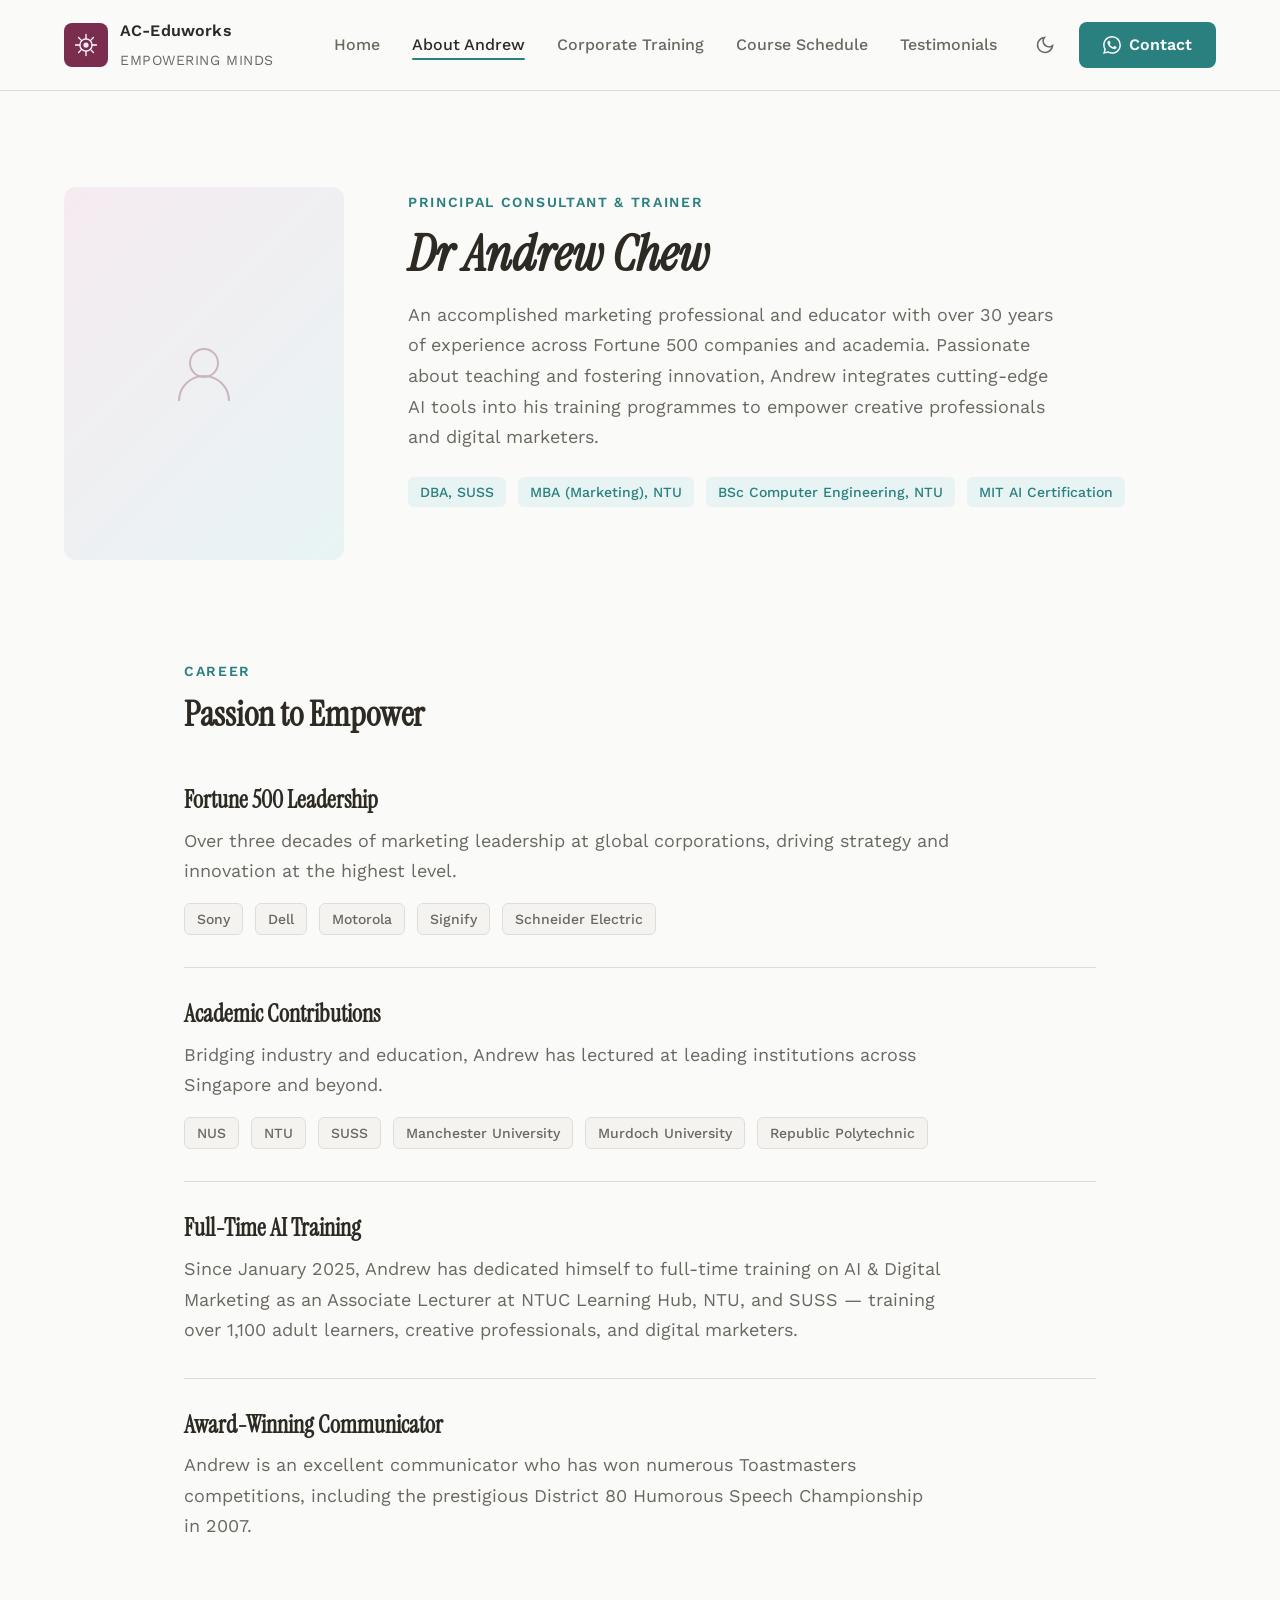
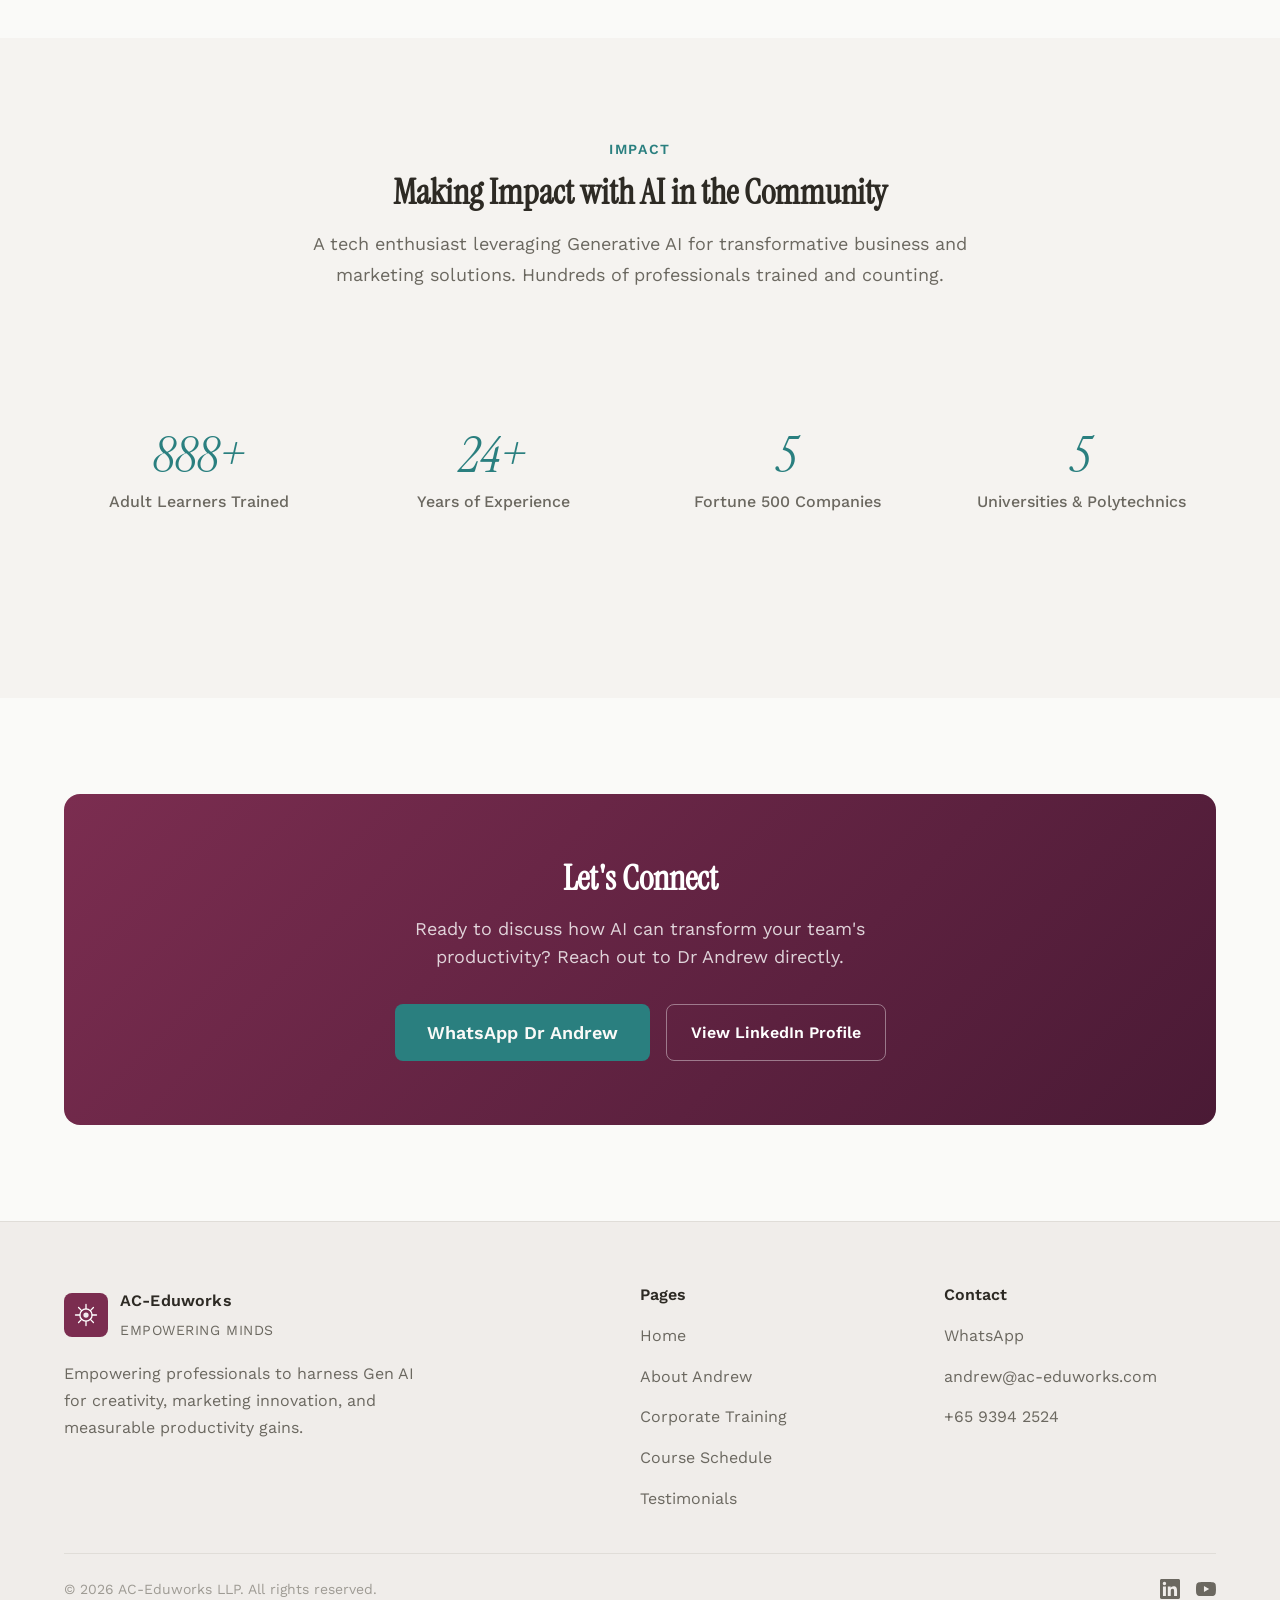
==== commit 167b6fa0: "Fix duplicate Course Schedule nav links" ====
--- a/about.html
+++ b/about.html
@@ -36,7 +36,6 @@
           <li><a href="about.html" class="active">About Andrew</a></li>
           <li><a href="training.html">Corporate Training</a></li>
           <li><a href="schedule.html">Course Schedule</a></li>
-          <li><a href="schedule.html">Course Schedule</a></li>
             <li><a href="testimonials.html">Testimonials</a></li>
         </ul>
         <div class="nav__actions">
@@ -205,7 +204,6 @@
             <li><a href="about.html">About Andrew</a></li>
             <li><a href="training.html">Corporate Training</a></li>
             <li><a href="schedule.html">Course Schedule</a></li>
-          <li><a href="schedule.html">Course Schedule</a></li>
             <li><a href="testimonials.html">Testimonials</a></li>
           </ul>
         </div>
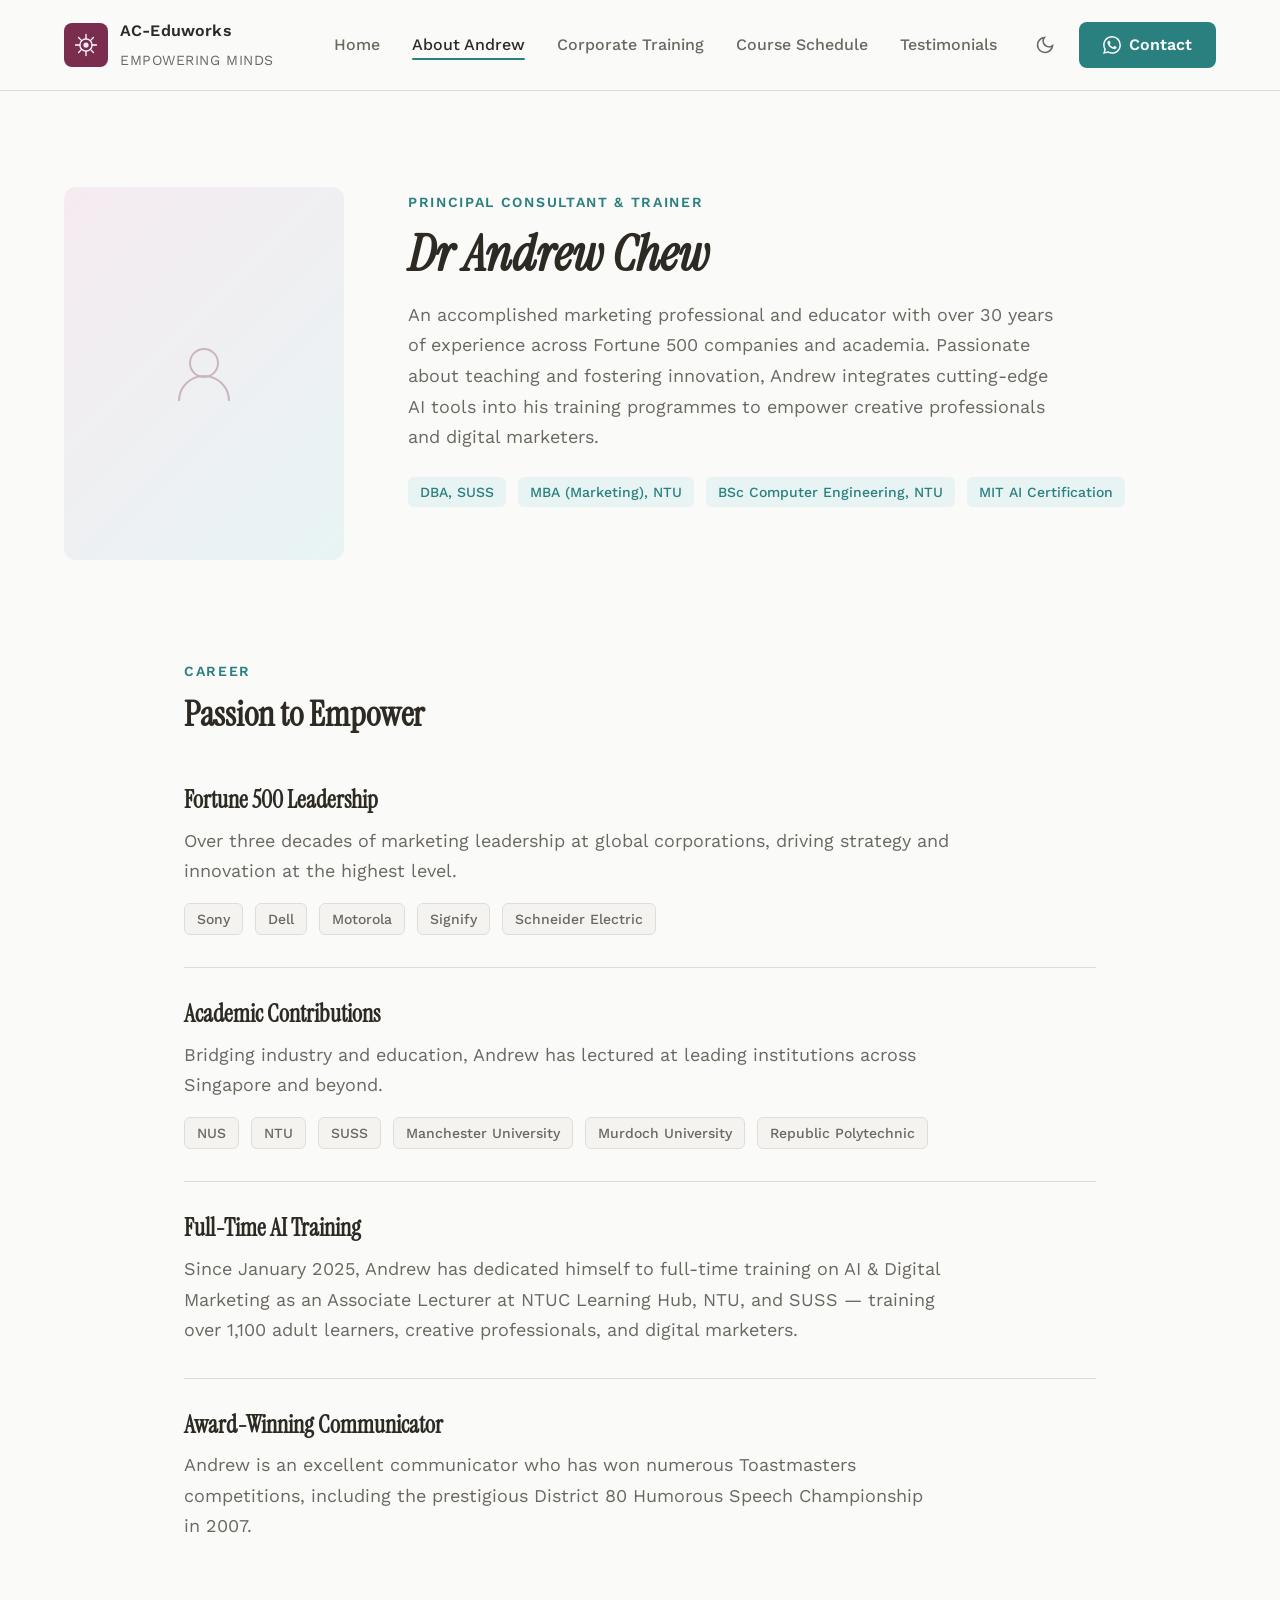
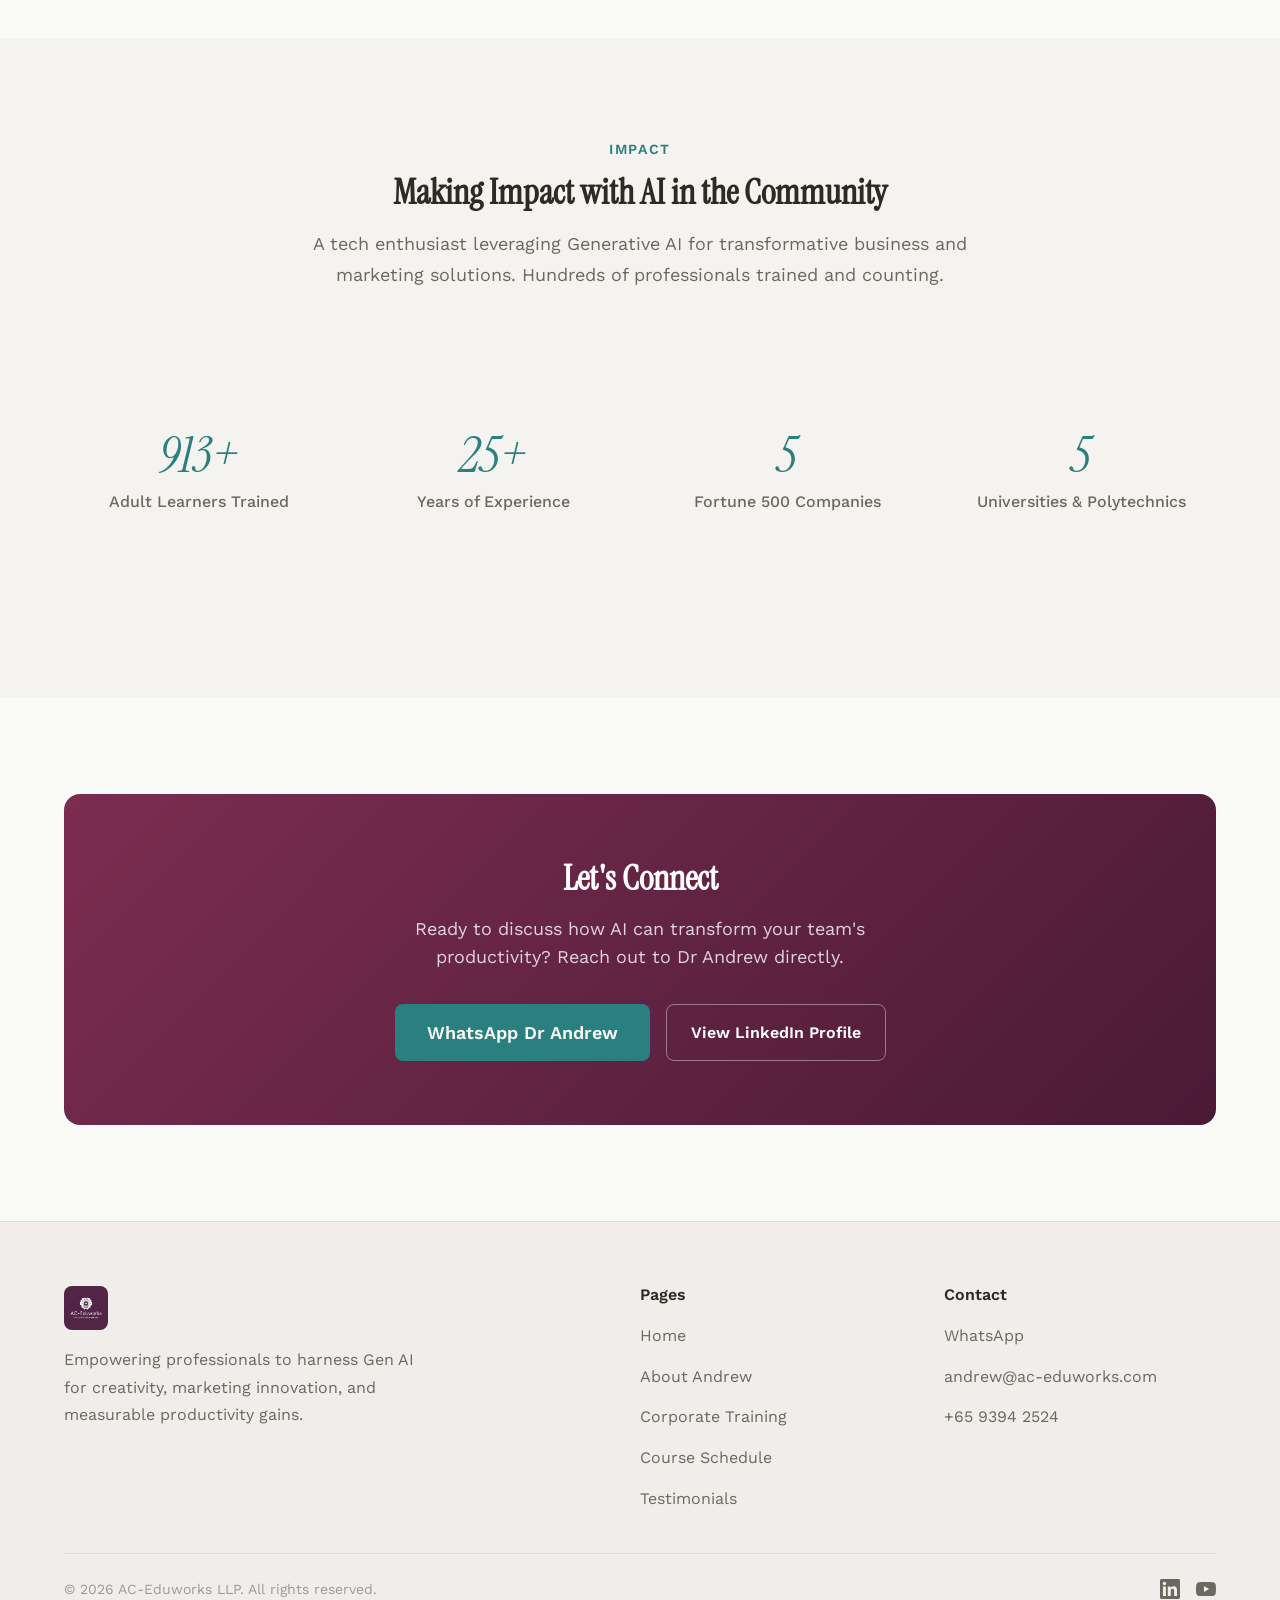
==== commit 2dee5991: "Replace SVG placeholder with real AC-Eduworks logo" ====
--- a/about.html
+++ b/about.html
@@ -182,18 +182,7 @@
       <div class="footer__grid">
         <div class="footer__brand">
           <a href="index.html" class="nav__logo" style="margin-bottom: var(--space-2);">
-            <span class="nav__logo-icon">
-              <svg width="28" height="28" viewBox="0 0 32 32" fill="none">
-                <circle cx="16" cy="16" r="7" stroke="#fff" stroke-width="1.5"/>
-                <circle cx="16" cy="16" r="3" fill="#fff" opacity="0.9"/>
-                <path d="M16 4v5M16 23v5M4 16h5M23 16h5" stroke="#fff" stroke-width="1.5" stroke-linecap="round"/>
-                <path d="M7.5 7.5l3.5 3.5M21 21l3.5 3.5M7.5 24.5l3.5-3.5M21 11l3.5-3.5" stroke="#fff" stroke-width="1.5" stroke-linecap="round"/>
-              </svg>
-            </span>
-            <span>
-              <span class="nav__logo-text">AC-Eduworks</span><br>
-              <span class="nav__logo-tagline">Empowering Minds</span>
-            </span>
+            <img src="images/logo.jpg" alt="AC-Eduworks - Empowering Minds" class="nav__logo-img">
           </a>
           <p>Empowering professionals to harness Gen AI for creativity, marketing innovation, and measurable productivity gains.</p>
         </div>
--- a/css/style.css
+++ b/css/style.css
@@ -197,6 +197,7 @@
 
 .nav { display: flex; align-items: center; justify-content: space-between; padding-block: var(--space-4); }
 .nav__logo { display: flex; align-items: center; gap: var(--space-3); text-decoration: none; color: var(--color-text); }
+.nav__logo-img { height: 44px; width: auto; border-radius: var(--radius-md); object-fit: contain; }
 .nav__logo-icon { width: 44px; height: 44px; background: var(--color-accent); border-radius: var(--radius-md); display: flex; align-items: center; justify-content: center; flex-shrink: 0; }
 .nav__logo-text { font-family: var(--font-body); font-weight: 600; font-size: var(--text-sm); line-height: 1.2; letter-spacing: 0.01em; }
 .nav__logo-tagline { font-size: var(--text-xs); font-weight: 400; color: var(--color-text-muted); letter-spacing: 0.04em; text-transform: uppercase; }
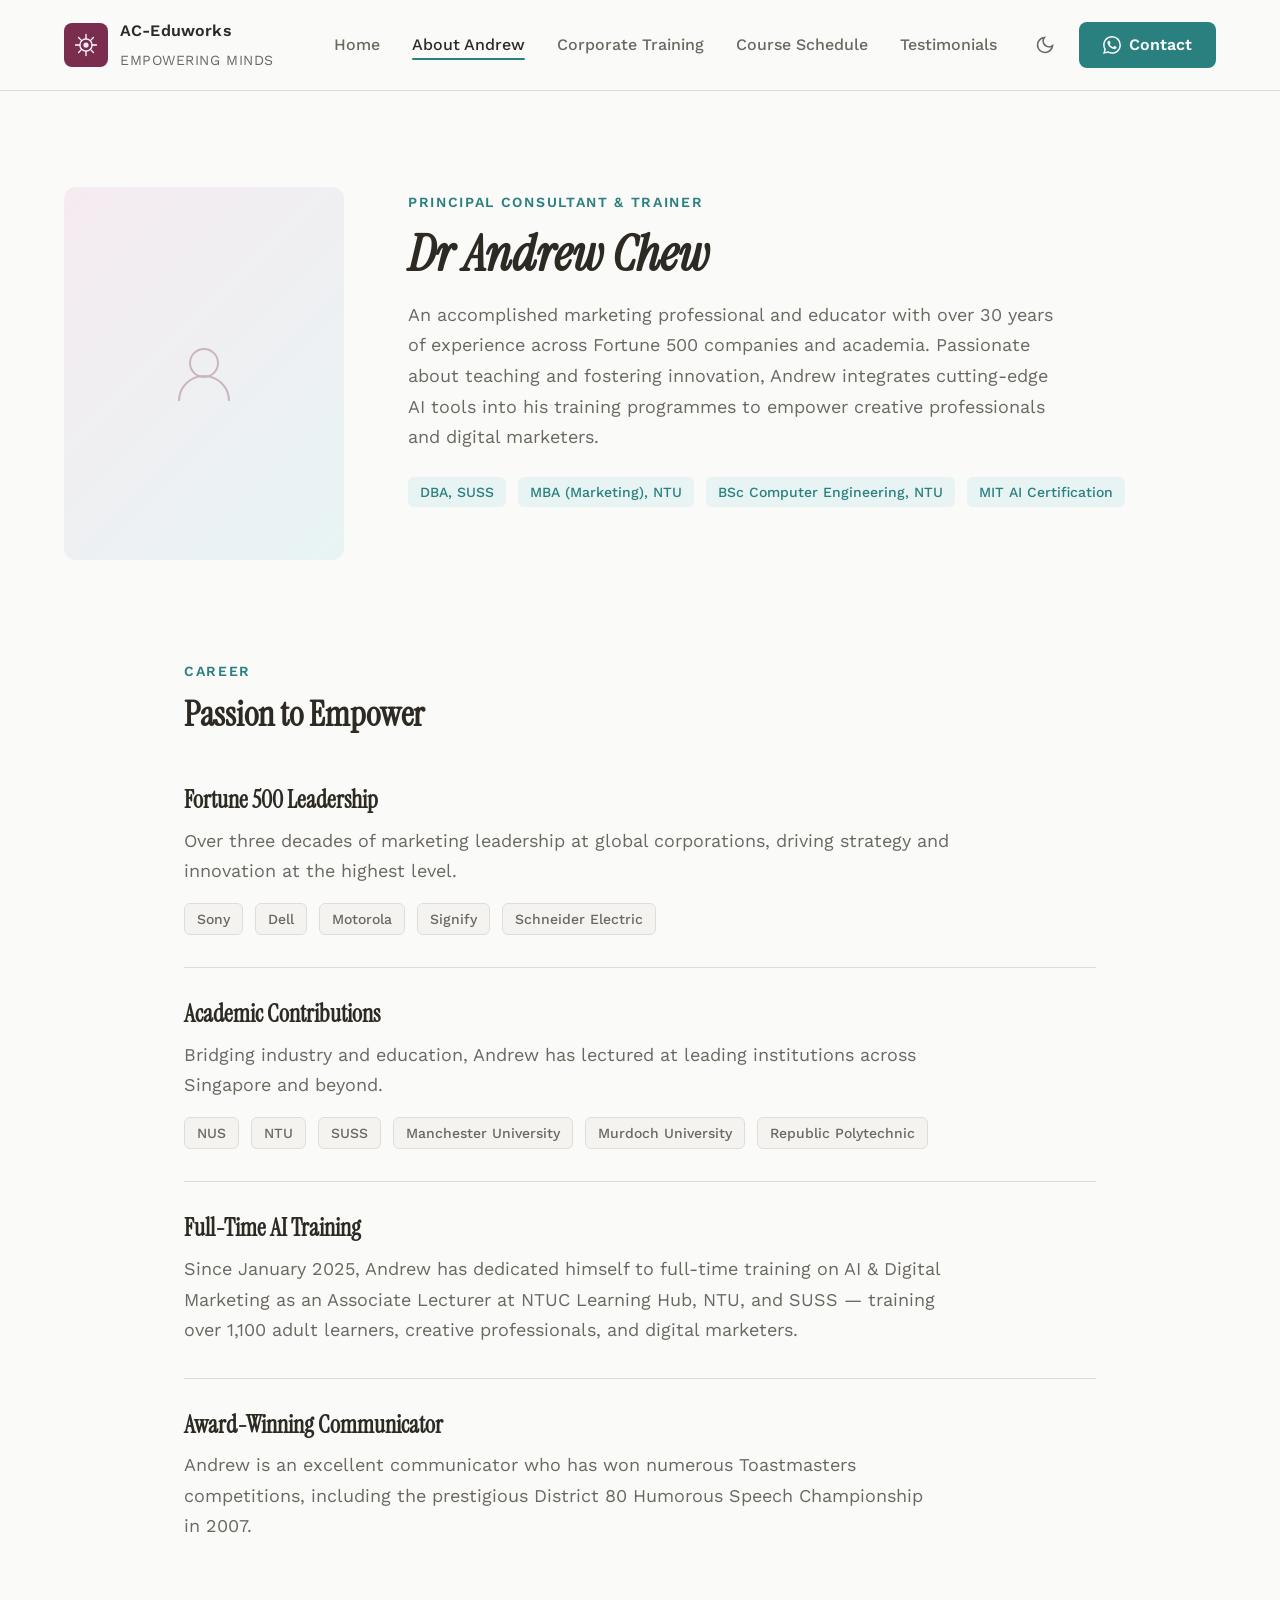
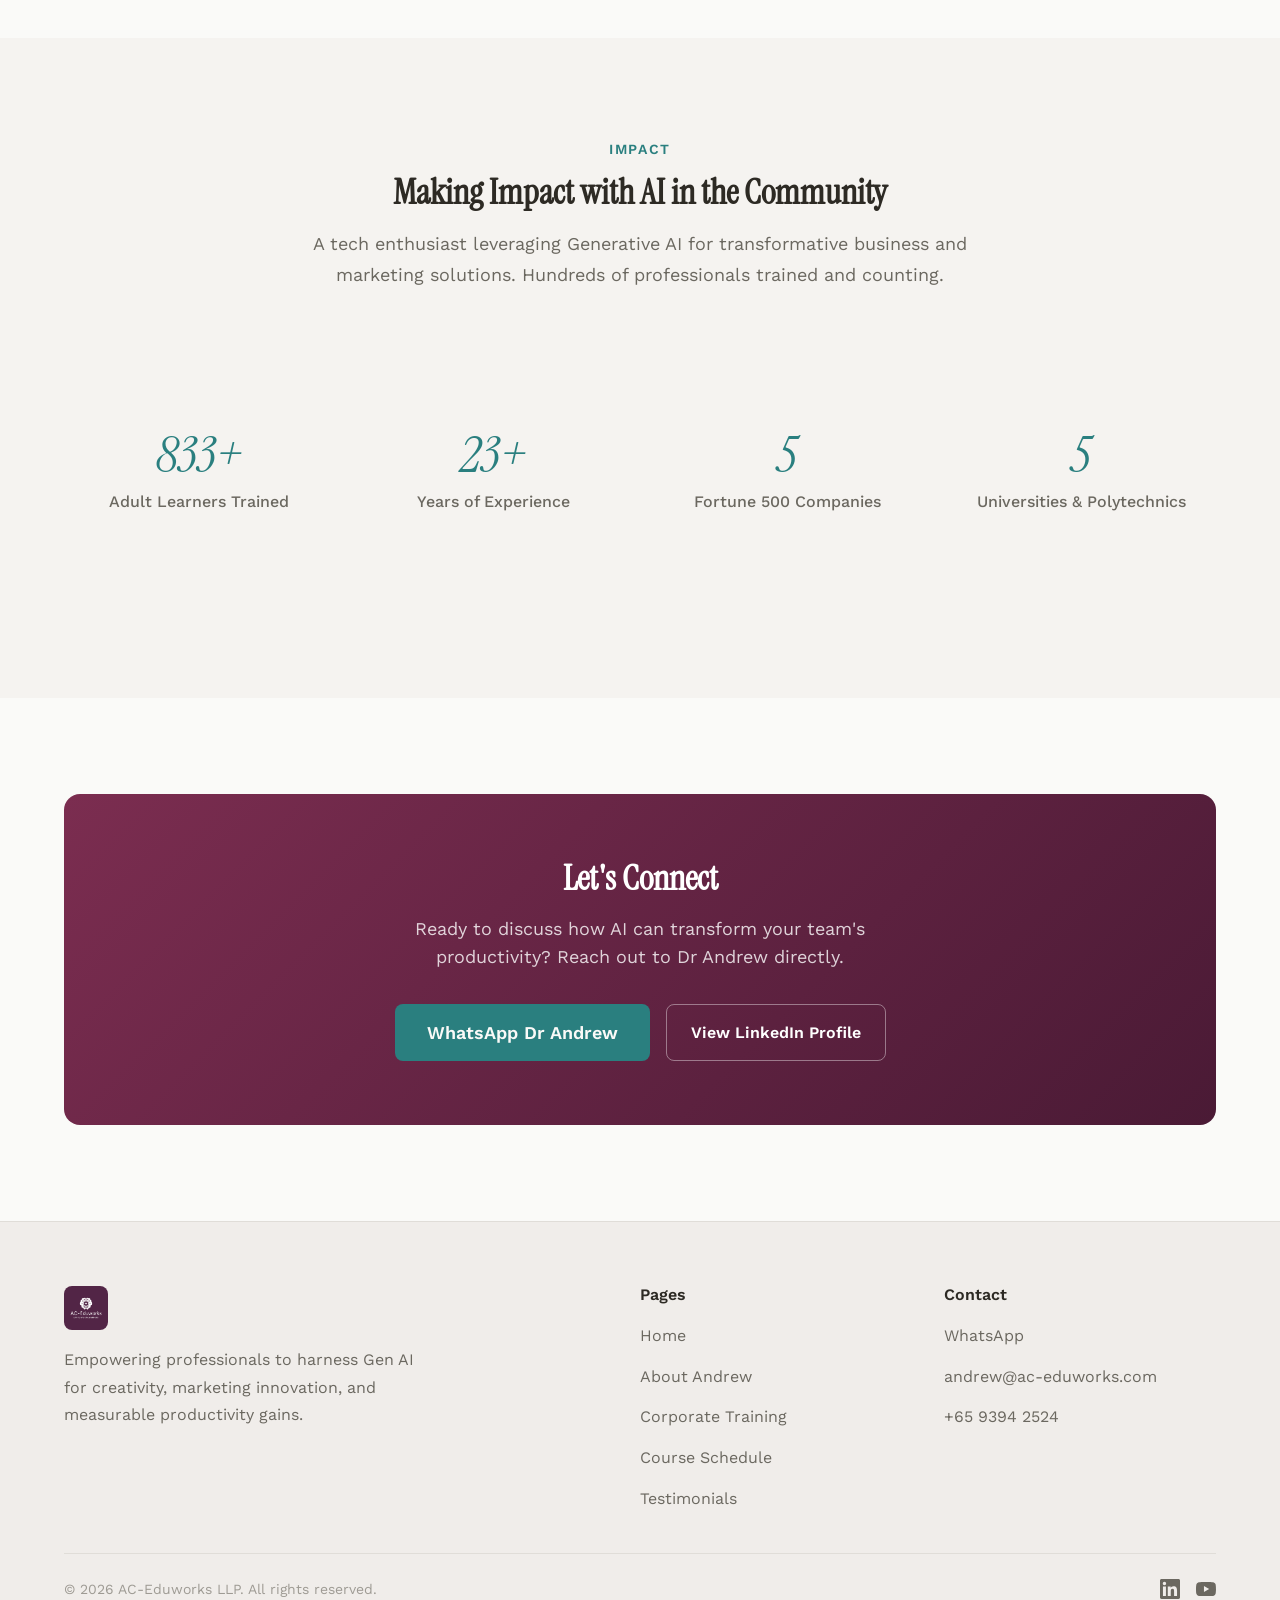
==== commit 50571c1e: "Fix mobile nav: solid background, close button, better contrast" ====
--- a/about.html
+++ b/about.html
@@ -32,6 +32,9 @@
         </a>
         <div class="nav__overlay"></div>
         <ul class="nav__links">
+          <button class="nav__close" aria-label="Close menu">
+            <svg width="20" height="20" viewBox="0 0 24 24" fill="none" stroke="currentColor" stroke-width="2.5" stroke-linecap="round"><path d="M18 6L6 18M6 6l12 12"/></svg>
+          </button>
           <li><a href="index.html">Home</a></li>
           <li><a href="about.html" class="active">About Andrew</a></li>
           <li><a href="training.html">Corporate Training</a></li>
--- a/css/style.css
+++ b/css/style.css
@@ -218,25 +218,48 @@
 .theme-toggle:hover { color: var(--color-text); background: var(--color-surface-2); }
 
 /* Mobile Nav */
+.nav__close { display: none; }
 @media (max-width: 768px) {
   .nav__toggle { display: flex; }
   .nav__links {
     position: fixed; top: 0; right: 0; bottom: 0;
     width: min(320px, 85vw);
     flex-direction: column; align-items: flex-start;
-    padding: var(--space-20) var(--space-8) var(--space-8);
-    background: var(--color-bg);
+    padding: 80px var(--space-8) var(--space-8);
+    background: #FAFAF8;
     border-left: 1px solid var(--color-divider);
-    box-shadow: var(--shadow-lg);
+    box-shadow: -4px 0 24px rgba(0,0,0,0.15);
     transform: translateX(100%);
     transition: transform 0.35s cubic-bezier(0.16, 1, 0.3, 1);
     z-index: 200;
     gap: var(--space-6);
+    overflow-y: auto;
   }
+  [data-theme="dark"] .nav__links { background: #1A1916; }
+  @media (prefers-color-scheme: dark) { .nav__links { background: #1A1916; } }
   .nav__links.open { transform: translateX(0); }
-  .nav__links a { font-size: var(--text-lg); }
+  .nav__links a {
+    font-size: var(--text-lg); font-weight: 600;
+    color: #2D2A24; opacity: 1;
+    padding: var(--space-3) 0;
+    width: 100%; display: block;
+    border-bottom: 1px solid rgba(0,0,0,0.08);
+  }
+  [data-theme="dark"] .nav__links a { color: #D4D2CE; border-bottom-color: rgba(255,255,255,0.1); }
+  @media (prefers-color-scheme: dark) { .nav__links a { color: #D4D2CE; border-bottom-color: rgba(255,255,255,0.1); } }
+  .nav__links a:hover, .nav__links a.active { color: #7B2D50; }
+  .nav__close {
+    display: flex; align-items: center; justify-content: center;
+    position: absolute; top: 20px; right: 20px;
+    width: 40px; height: 40px;
+    background: none; border: 1px solid rgba(0,0,0,0.15);
+    border-radius: 50%; cursor: pointer;
+    color: #2D2A24; z-index: 201;
+  }
+  [data-theme="dark"] .nav__close { color: #D4D2CE; border-color: rgba(255,255,255,0.15); }
+  @media (prefers-color-scheme: dark) { .nav__close { color: #D4D2CE; border-color: rgba(255,255,255,0.15); } }
   .nav__overlay {
-    position: fixed; inset: 0; background: rgba(0,0,0,0.4);
+    position: fixed; inset: 0; background: rgba(0,0,0,0.5);
     z-index: 199; opacity: 0; visibility: hidden;
     transition: opacity 0.3s ease, visibility 0.3s ease;
   }
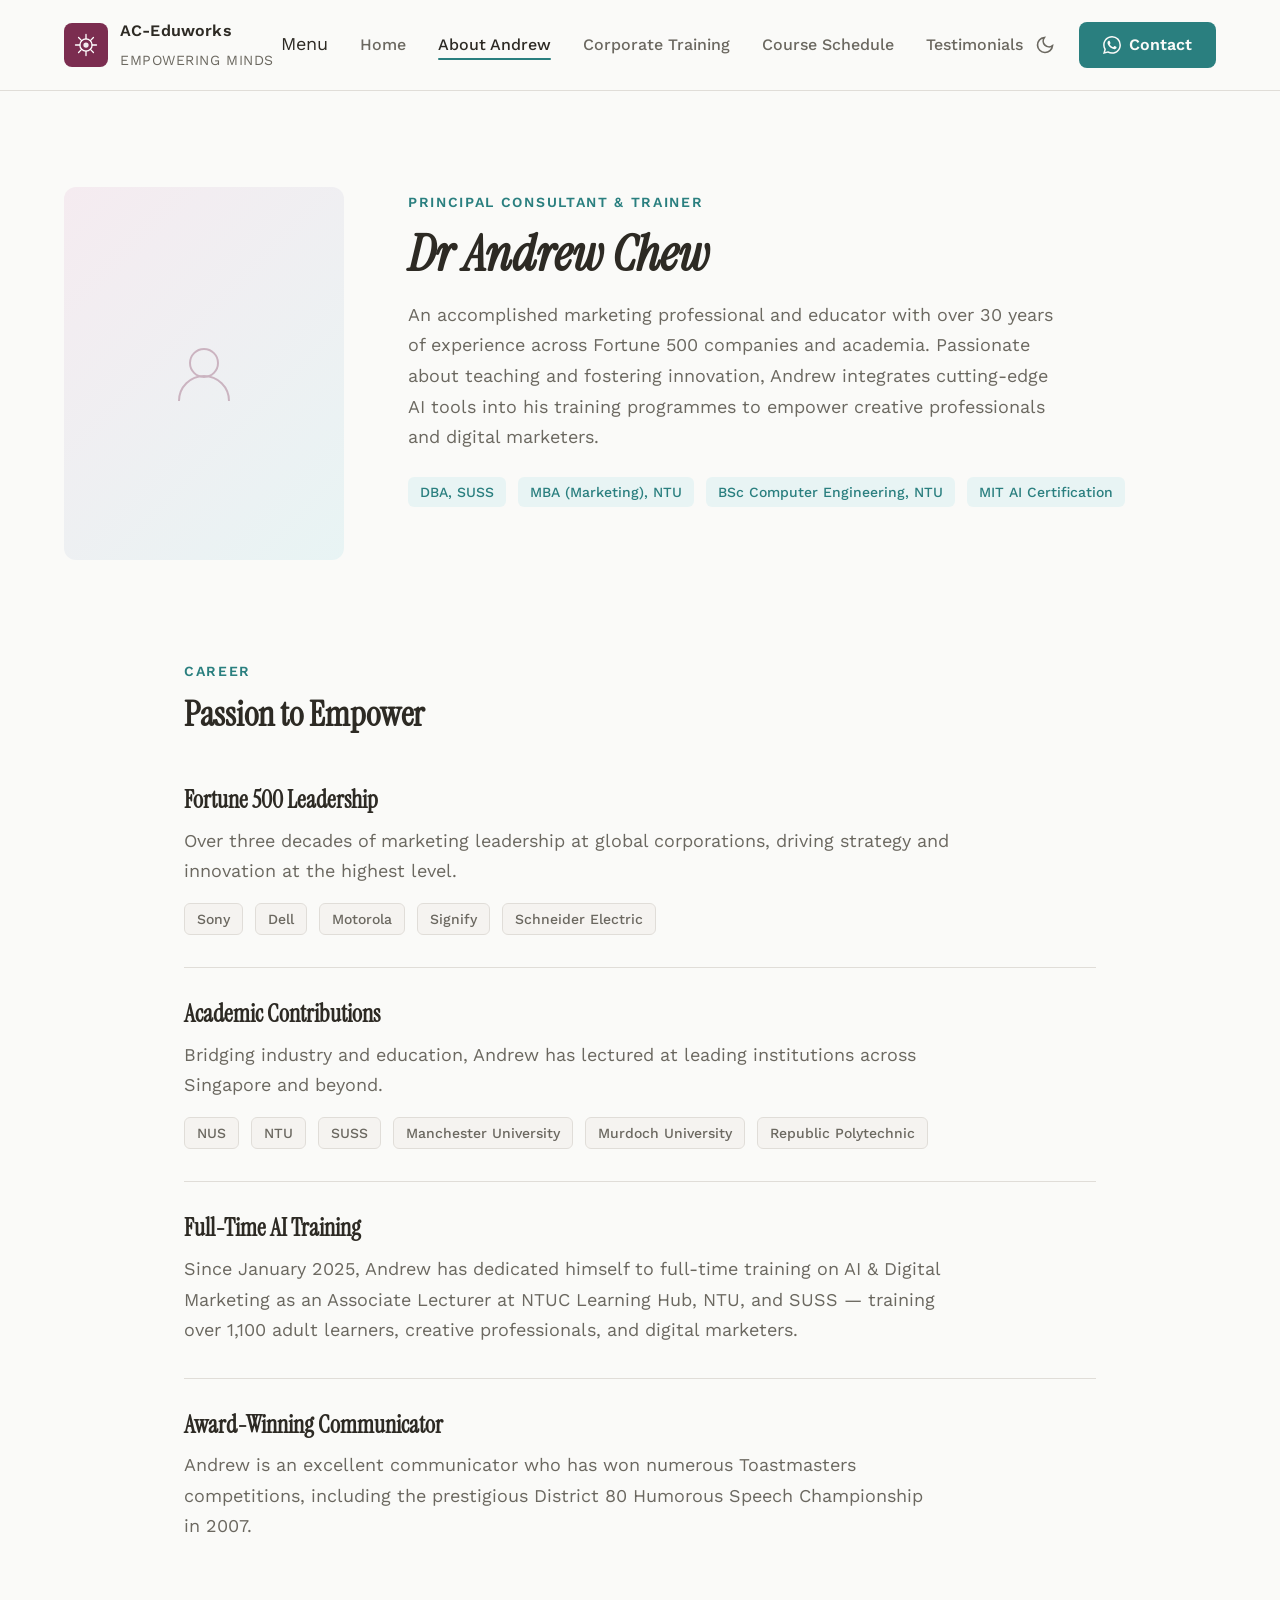
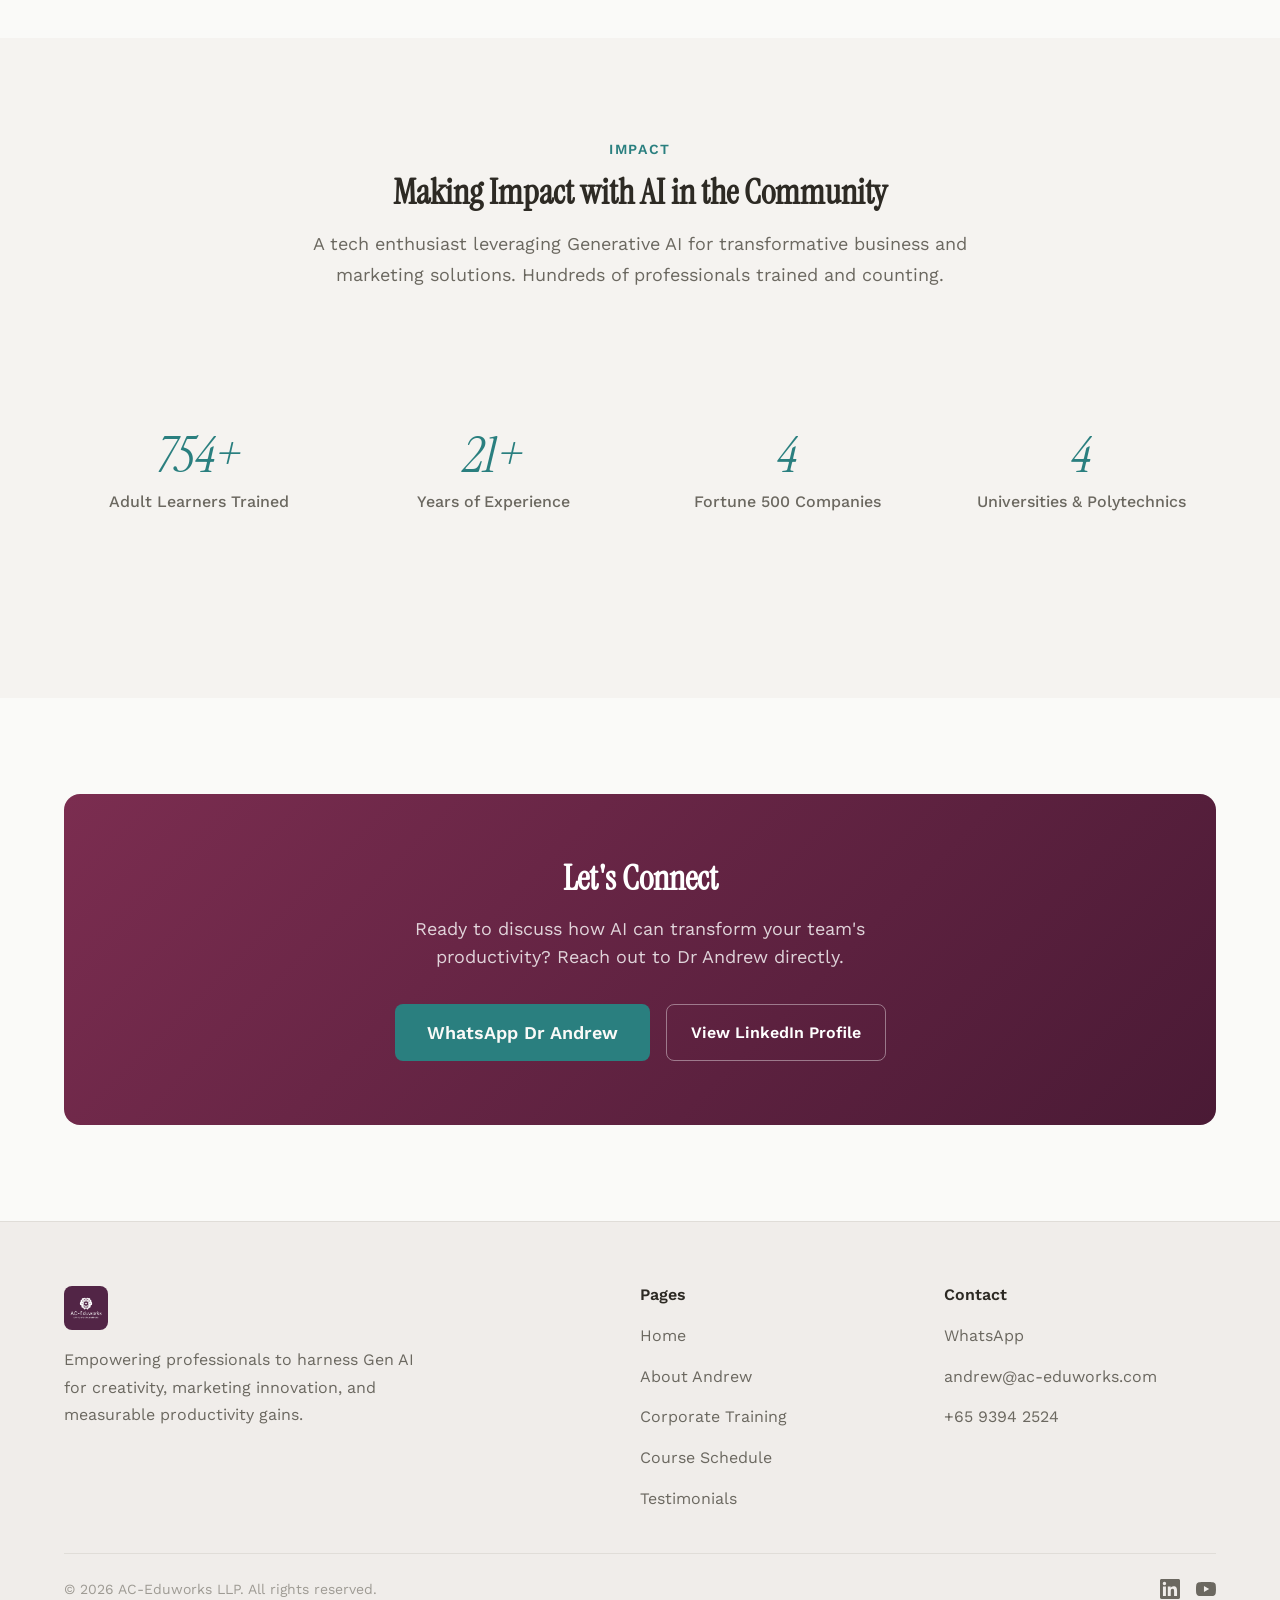
==== commit 9702a957: "Rebuild mobile nav as swipe drawer - solid bg, close button, touch gestures" ====
--- a/about.html
+++ b/about.html
@@ -32,9 +32,12 @@
         </a>
         <div class="nav__overlay"></div>
         <ul class="nav__links">
-          <button class="nav__close" aria-label="Close menu">
-            <svg width="20" height="20" viewBox="0 0 24 24" fill="none" stroke="currentColor" stroke-width="2.5" stroke-linecap="round"><path d="M18 6L6 18M6 6l12 12"/></svg>
-          </button>
+          <li class="nav__drawer-header">
+            <span>Menu</span>
+            <button class="nav__close" aria-label="Close menu">
+              <svg width="18" height="18" viewBox="0 0 24 24" fill="none" stroke="currentColor" stroke-width="2.5" stroke-linecap="round"><path d="M18 6L6 18M6 6l12 12"/></svg>
+            </button>
+          </li>
           <li><a href="index.html">Home</a></li>
           <li><a href="about.html" class="active">About Andrew</a></li>
           <li><a href="training.html">Corporate Training</a></li>
--- a/css/style.css
+++ b/css/style.css
@@ -217,52 +217,78 @@
 .theme-toggle { width: 36px; height: 36px; display: flex; align-items: center; justify-content: center; border-radius: var(--radius-md); color: var(--color-text-muted); }
 .theme-toggle:hover { color: var(--color-text); background: var(--color-surface-2); }
 
-/* Mobile Nav */
+/* Mobile Nav Drawer */
 .nav__close { display: none; }
 @media (max-width: 768px) {
   .nav__toggle { display: flex; }
   .nav__links {
-    position: fixed; top: 0; right: 0; bottom: 0;
-    width: min(320px, 85vw);
-    flex-direction: column; align-items: flex-start;
-    padding: 80px var(--space-8) var(--space-8);
+    position: fixed; top: 0; right: 0;
+    width: min(300px, 80vw); height: 100%; height: 100dvh;
+    flex-direction: column; align-items: stretch;
+    padding: 0;
+    margin: 0;
     background: #FAFAF8;
-    border-left: 1px solid var(--color-divider);
-    box-shadow: -4px 0 24px rgba(0,0,0,0.15);
+    border-left: 1px solid #E0DDD8;
+    box-shadow: -4px 0 30px rgba(0,0,0,0.2);
     transform: translateX(100%);
-    transition: transform 0.35s cubic-bezier(0.16, 1, 0.3, 1);
-    z-index: 200;
-    gap: var(--space-6);
+    transition: transform 0.3s cubic-bezier(0.4, 0, 0.2, 1);
+    z-index: 1000;
+    gap: 0;
     overflow-y: auto;
+    -webkit-overflow-scrolling: touch;
+    will-change: transform;
+    touch-action: pan-y;
   }
-  [data-theme="dark"] .nav__links { background: #1A1916; }
-  @media (prefers-color-scheme: dark) { .nav__links { background: #1A1916; } }
+  .nav__links.dragging { transition: none; }
+  [data-theme="dark"] .nav__links { background: #1E1D1A; border-left-color: #333; }
   .nav__links.open { transform: translateX(0); }
-  .nav__links a {
-    font-size: var(--text-lg); font-weight: 600;
-    color: #2D2A24; opacity: 1;
-    padding: var(--space-3) 0;
-    width: 100%; display: block;
-    border-bottom: 1px solid rgba(0,0,0,0.08);
+
+  .nav__drawer-header {
+    display: flex; align-items: center; justify-content: space-between;
+    padding: 20px 24px;
+    border-bottom: 1px solid #E0DDD8;
+    flex-shrink: 0;
   }
-  [data-theme="dark"] .nav__links a { color: #D4D2CE; border-bottom-color: rgba(255,255,255,0.1); }
-  @media (prefers-color-scheme: dark) { .nav__links a { color: #D4D2CE; border-bottom-color: rgba(255,255,255,0.1); } }
-  .nav__links a:hover, .nav__links a.active { color: #7B2D50; }
+  [data-theme="dark"] .nav__drawer-header { border-bottom-color: #333; }
+  .nav__drawer-header span {
+    font-family: var(--font-body); font-weight: 700; font-size: 14px;
+    text-transform: uppercase; letter-spacing: 0.08em;
+    color: #7B2D50;
+  }
   .nav__close {
     display: flex; align-items: center; justify-content: center;
-    position: absolute; top: 20px; right: 20px;
-    width: 40px; height: 40px;
-    background: none; border: 1px solid rgba(0,0,0,0.15);
-    border-radius: 50%; cursor: pointer;
-    color: #2D2A24; z-index: 201;
+    width: 36px; height: 36px;
+    background: #F0EDEA; border: none; border-radius: 50%;
+    cursor: pointer; color: #2D2A24;
   }
-  [data-theme="dark"] .nav__close { color: #D4D2CE; border-color: rgba(255,255,255,0.15); }
-  @media (prefers-color-scheme: dark) { .nav__close { color: #D4D2CE; border-color: rgba(255,255,255,0.15); } }
+  [data-theme="dark"] .nav__close { background: #2A2922; color: #D4D2CE; }
+
+  .nav__links li {
+    list-style: none;
+    border-bottom: 1px solid #E0DDD8;
+  }
+  [data-theme="dark"] .nav__links li { border-bottom-color: #333; }
+  .nav__links a {
+    display: block;
+    padding: 18px 24px;
+    font-size: 17px; font-weight: 600; line-height: 1.3;
+    color: #2D2A24;
+    text-decoration: none;
+  }
+  [data-theme="dark"] .nav__links a { color: #D4D2CE; }
+  .nav__links a:active { background: #F0EDEA; }
+  [data-theme="dark"] .nav__links a:active { background: #2A2922; }
+  .nav__links a.active { color: #7B2D50; }
+
   .nav__overlay {
-    position: fixed; inset: 0; background: rgba(0,0,0,0.5);
-    z-index: 199; opacity: 0; visibility: hidden;
+    position: fixed; inset: 0;
+    background: rgba(0,0,0,0.5);
+    z-index: 999;
+    opacity: 0; visibility: hidden;
     transition: opacity 0.3s ease, visibility 0.3s ease;
+    -webkit-tap-highlight-color: transparent;
   }
+  .nav__overlay.dragging { transition: none; }
   .nav__overlay.open { opacity: 1; visibility: visible; }
 }
 
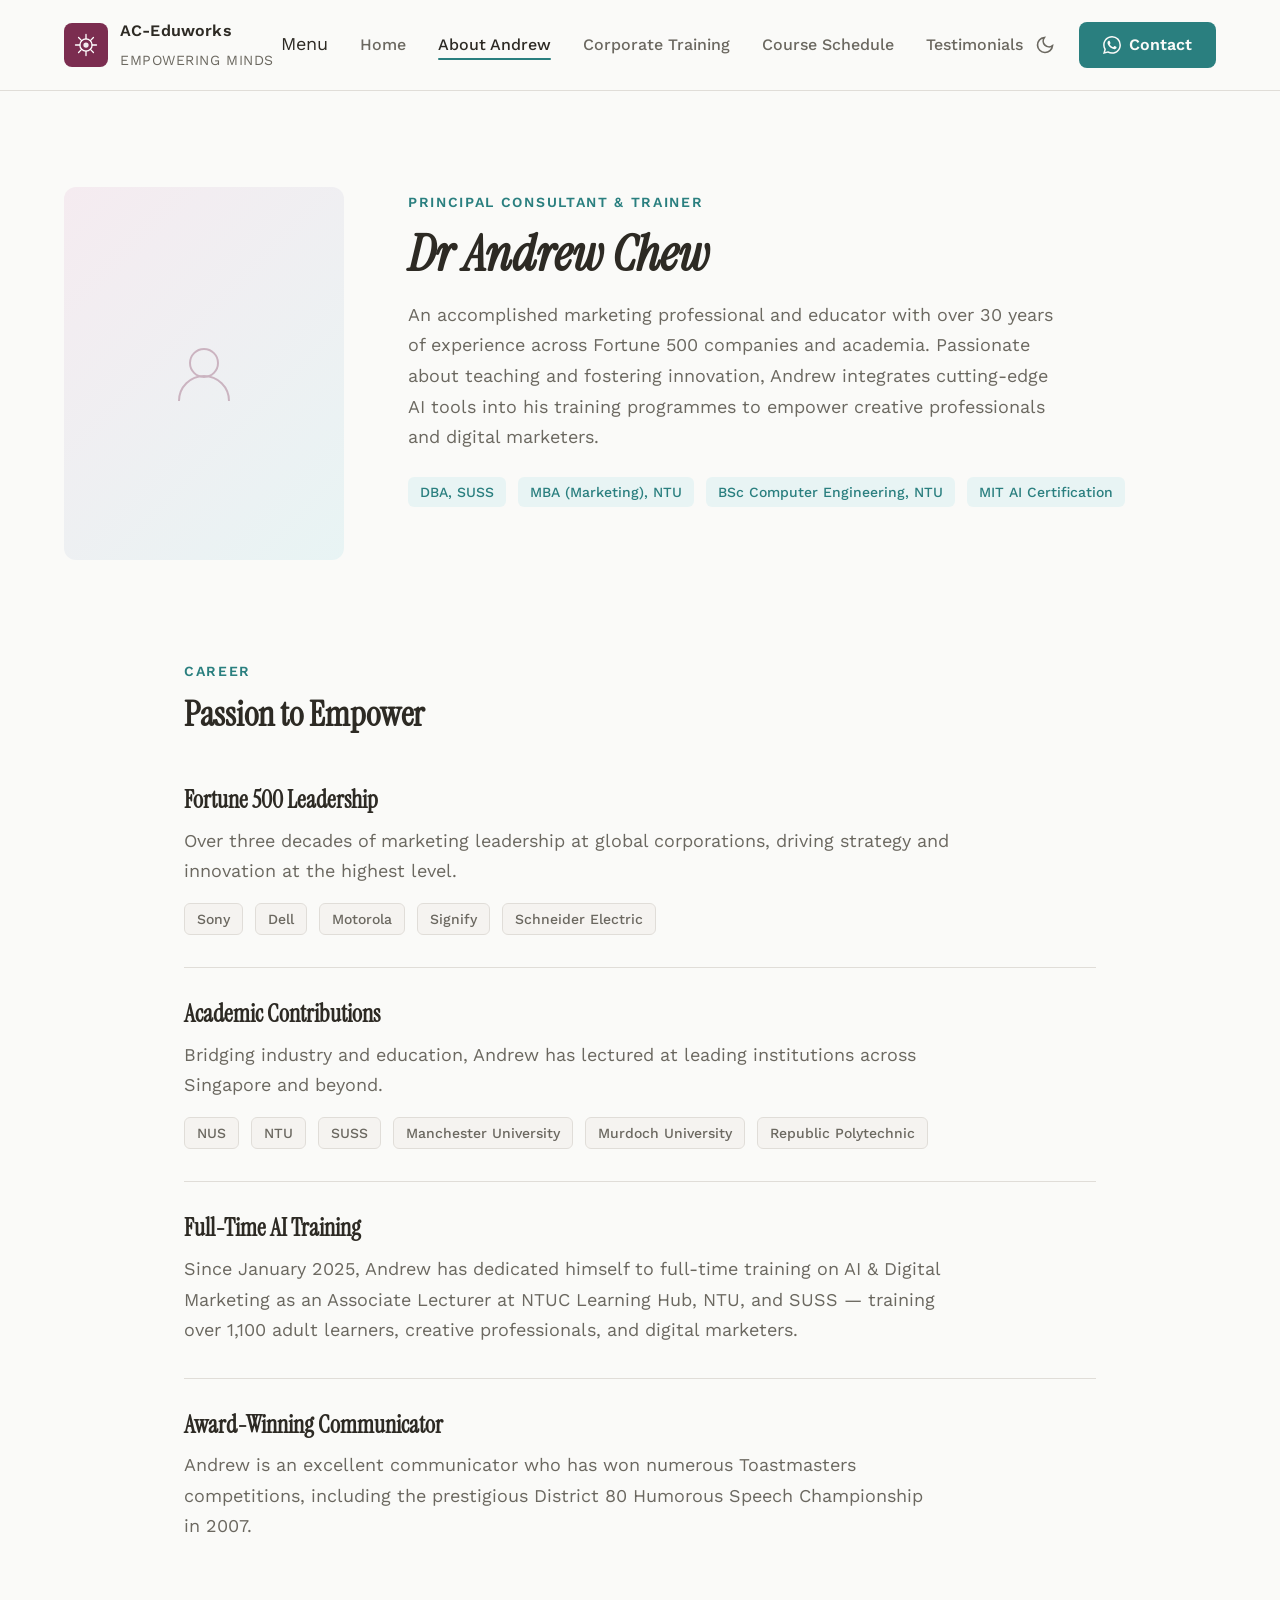
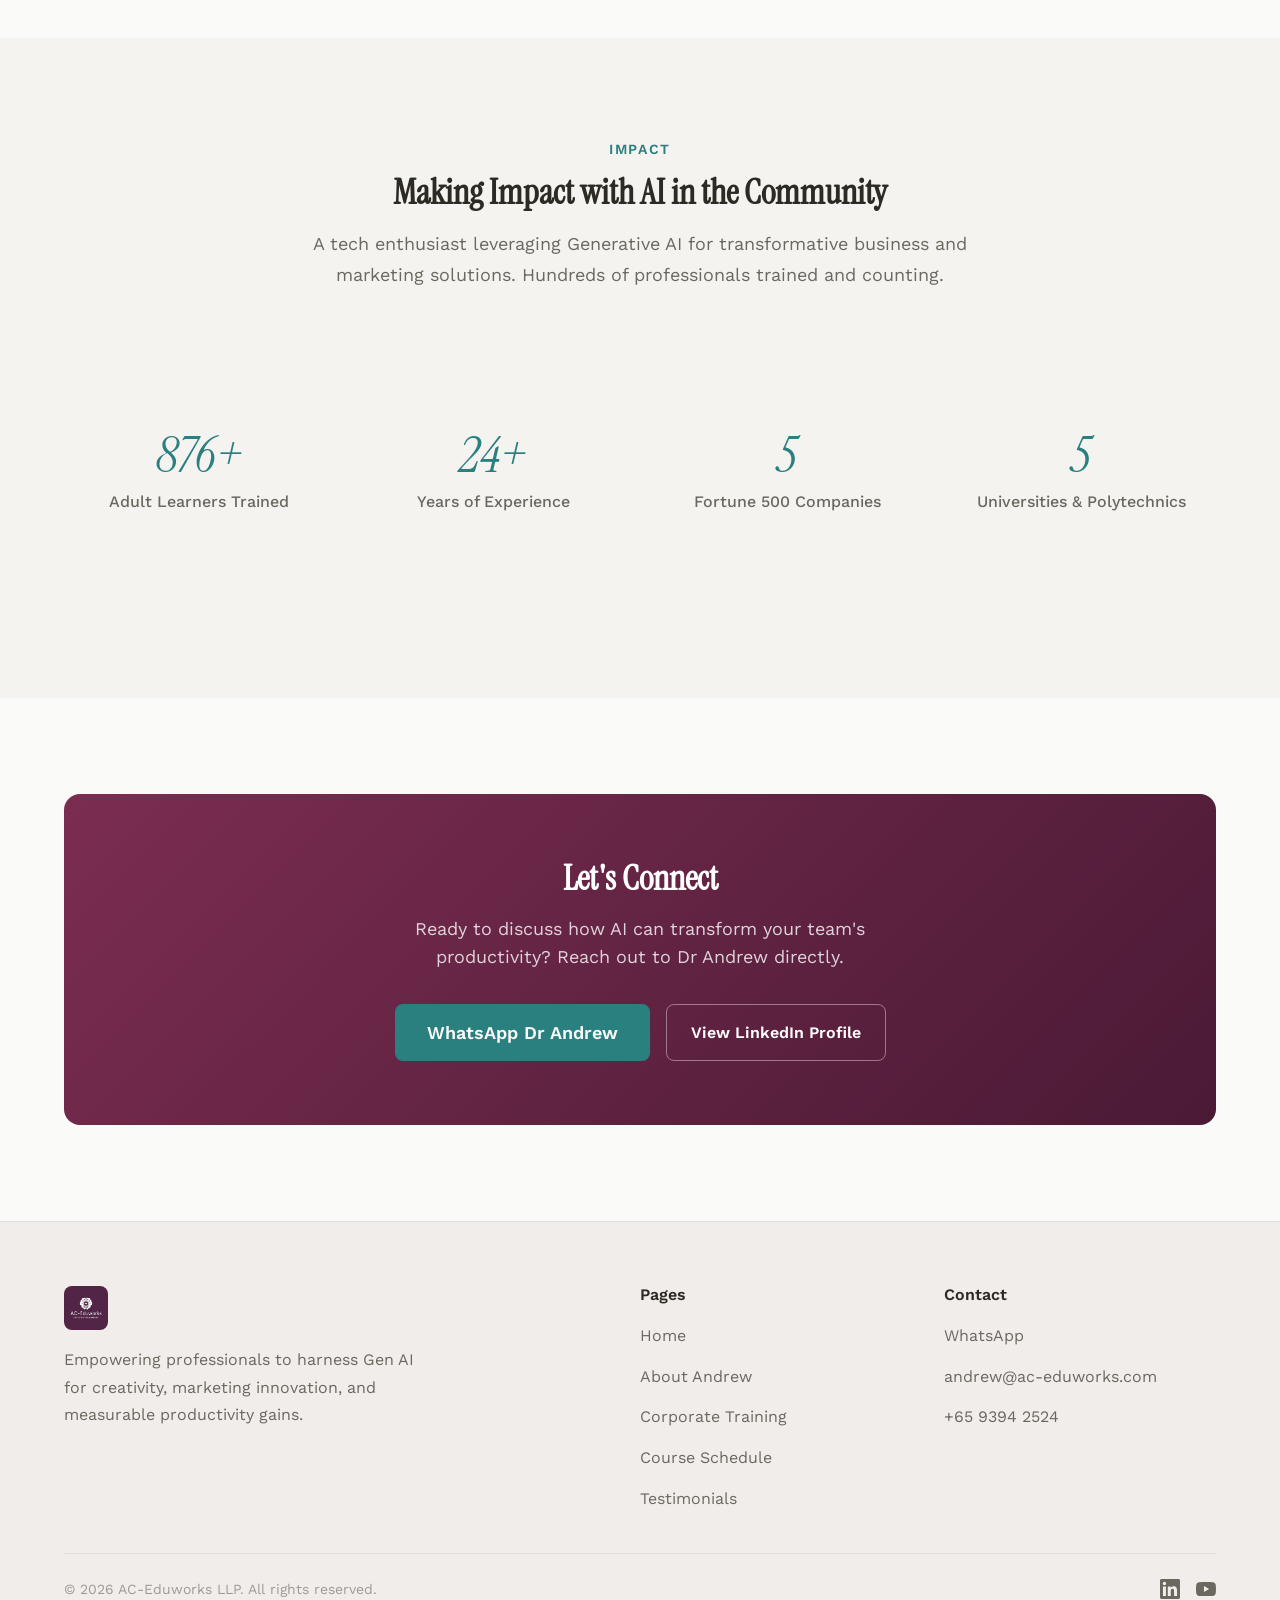
==== commit 933467a9: "Fix Samsung browser dark mode override - force colors with !important and color-scheme meta" ====
--- a/about.html
+++ b/about.html
@@ -3,6 +3,8 @@
 <head>
   <meta charset="UTF-8">
   <meta name="viewport" content="width=device-width, initial-scale=1.0">
+  <meta name="color-scheme" content="light dark">
+  <meta name="supported-color-schemes" content="light dark">
   <title>About Dr Andrew Chew — AC-Eduworks</title>
   <meta name="description" content="Dr. Andrew Chew — Principal Consultant and AI Trainer with 30+ years of Fortune 500 experience. DBA from SUSS, MIT AI certification.">
   <link rel="preconnect" href="https://fonts.googleapis.com">
--- a/css/style.css
+++ b/css/style.css
@@ -223,11 +223,12 @@
   .nav__toggle { display: flex; }
   .nav__links {
     position: fixed; top: 0; right: 0;
-    width: min(300px, 80vw); height: 100%; height: 100dvh;
+    width: 80vw; max-width: 300px; height: 100vh;
     flex-direction: column; align-items: stretch;
     padding: 0;
     margin: 0;
-    background: #FAFAF8;
+    background-color: #FAFAF8 !important;
+    color-scheme: light;
     border-left: 1px solid #E0DDD8;
     box-shadow: -4px 0 30px rgba(0,0,0,0.2);
     transform: translateX(100%);
@@ -236,11 +237,9 @@
     gap: 0;
     overflow-y: auto;
     -webkit-overflow-scrolling: touch;
-    will-change: transform;
-    touch-action: pan-y;
   }
   .nav__links.dragging { transition: none; }
-  [data-theme="dark"] .nav__links { background: #1E1D1A; border-left-color: #333; }
+  [data-theme="dark"] .nav__links { background-color: #1E1D1A !important; color-scheme: dark; border-left-color: #333; }
   .nav__links.open { transform: translateX(0); }
 
   .nav__drawer-header {
@@ -248,37 +247,42 @@
     padding: 20px 24px;
     border-bottom: 1px solid #E0DDD8;
     flex-shrink: 0;
+    background-color: inherit !important;
   }
   [data-theme="dark"] .nav__drawer-header { border-bottom-color: #333; }
   .nav__drawer-header span {
     font-family: var(--font-body); font-weight: 700; font-size: 14px;
     text-transform: uppercase; letter-spacing: 0.08em;
-    color: #7B2D50;
+    color: #7B2D50 !important;
   }
+  [data-theme="dark"] .nav__drawer-header span { color: #C97A9A !important; }
   .nav__close {
     display: flex; align-items: center; justify-content: center;
     width: 36px; height: 36px;
-    background: #F0EDEA; border: none; border-radius: 50%;
-    cursor: pointer; color: #2D2A24;
+    background-color: #F0EDEA !important; border: none; border-radius: 50%;
+    cursor: pointer; color: #2D2A24 !important;
   }
-  [data-theme="dark"] .nav__close { background: #2A2922; color: #D4D2CE; }
+  [data-theme="dark"] .nav__close { background-color: #2A2922 !important; color: #D4D2CE !important; }
 
   .nav__links li {
     list-style: none;
     border-bottom: 1px solid #E0DDD8;
+    background-color: inherit !important;
   }
   [data-theme="dark"] .nav__links li { border-bottom-color: #333; }
   .nav__links a {
     display: block;
     padding: 18px 24px;
     font-size: 17px; font-weight: 600; line-height: 1.3;
-    color: #2D2A24;
+    color: #2D2A24 !important;
     text-decoration: none;
+    background-color: transparent !important;
   }
-  [data-theme="dark"] .nav__links a { color: #D4D2CE; }
-  .nav__links a:active { background: #F0EDEA; }
-  [data-theme="dark"] .nav__links a:active { background: #2A2922; }
-  .nav__links a.active { color: #7B2D50; }
+  [data-theme="dark"] .nav__links a { color: #D4D2CE !important; }
+  .nav__links a:active { background-color: #F0EDEA !important; }
+  [data-theme="dark"] .nav__links a:active { background-color: #2A2922 !important; }
+  .nav__links a.active { color: #7B2D50 !important; }
+  [data-theme="dark"] .nav__links a.active { color: #C97A9A !important; }
 
   .nav__overlay {
     position: fixed; inset: 0;
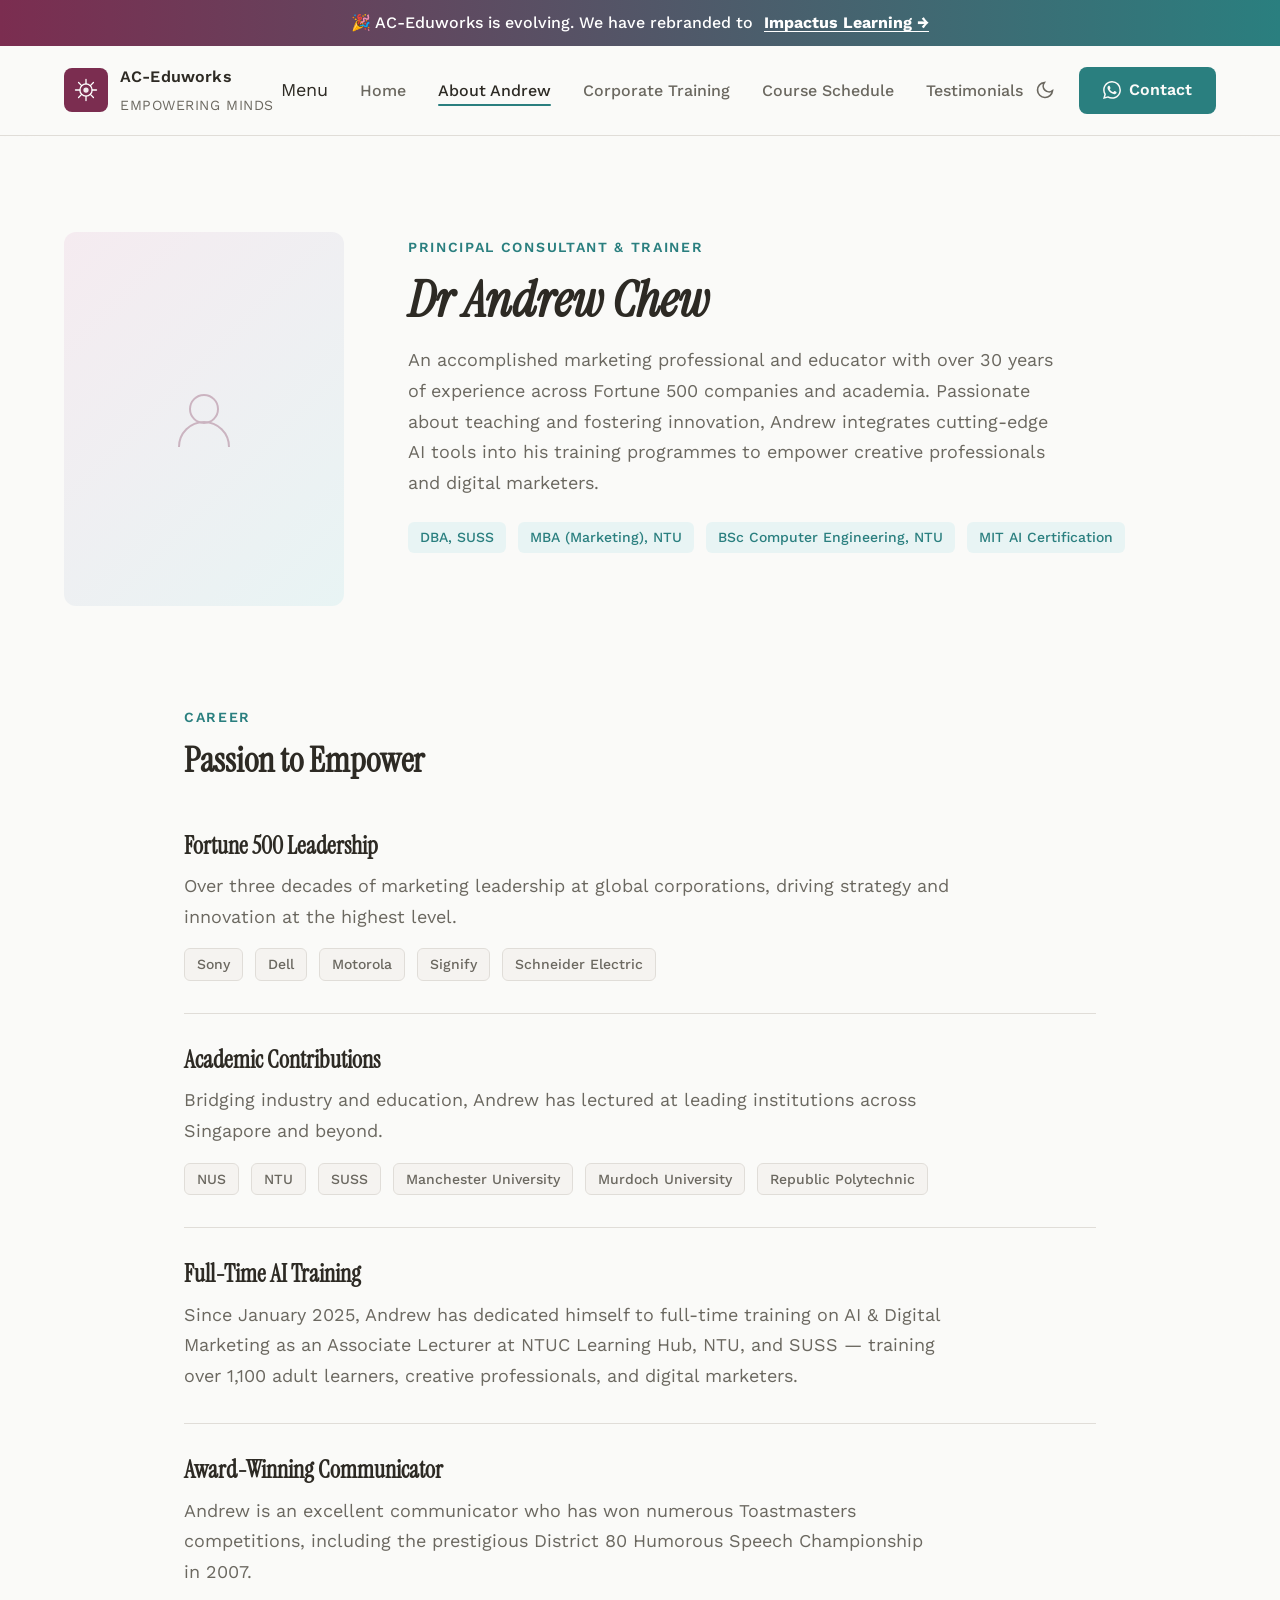
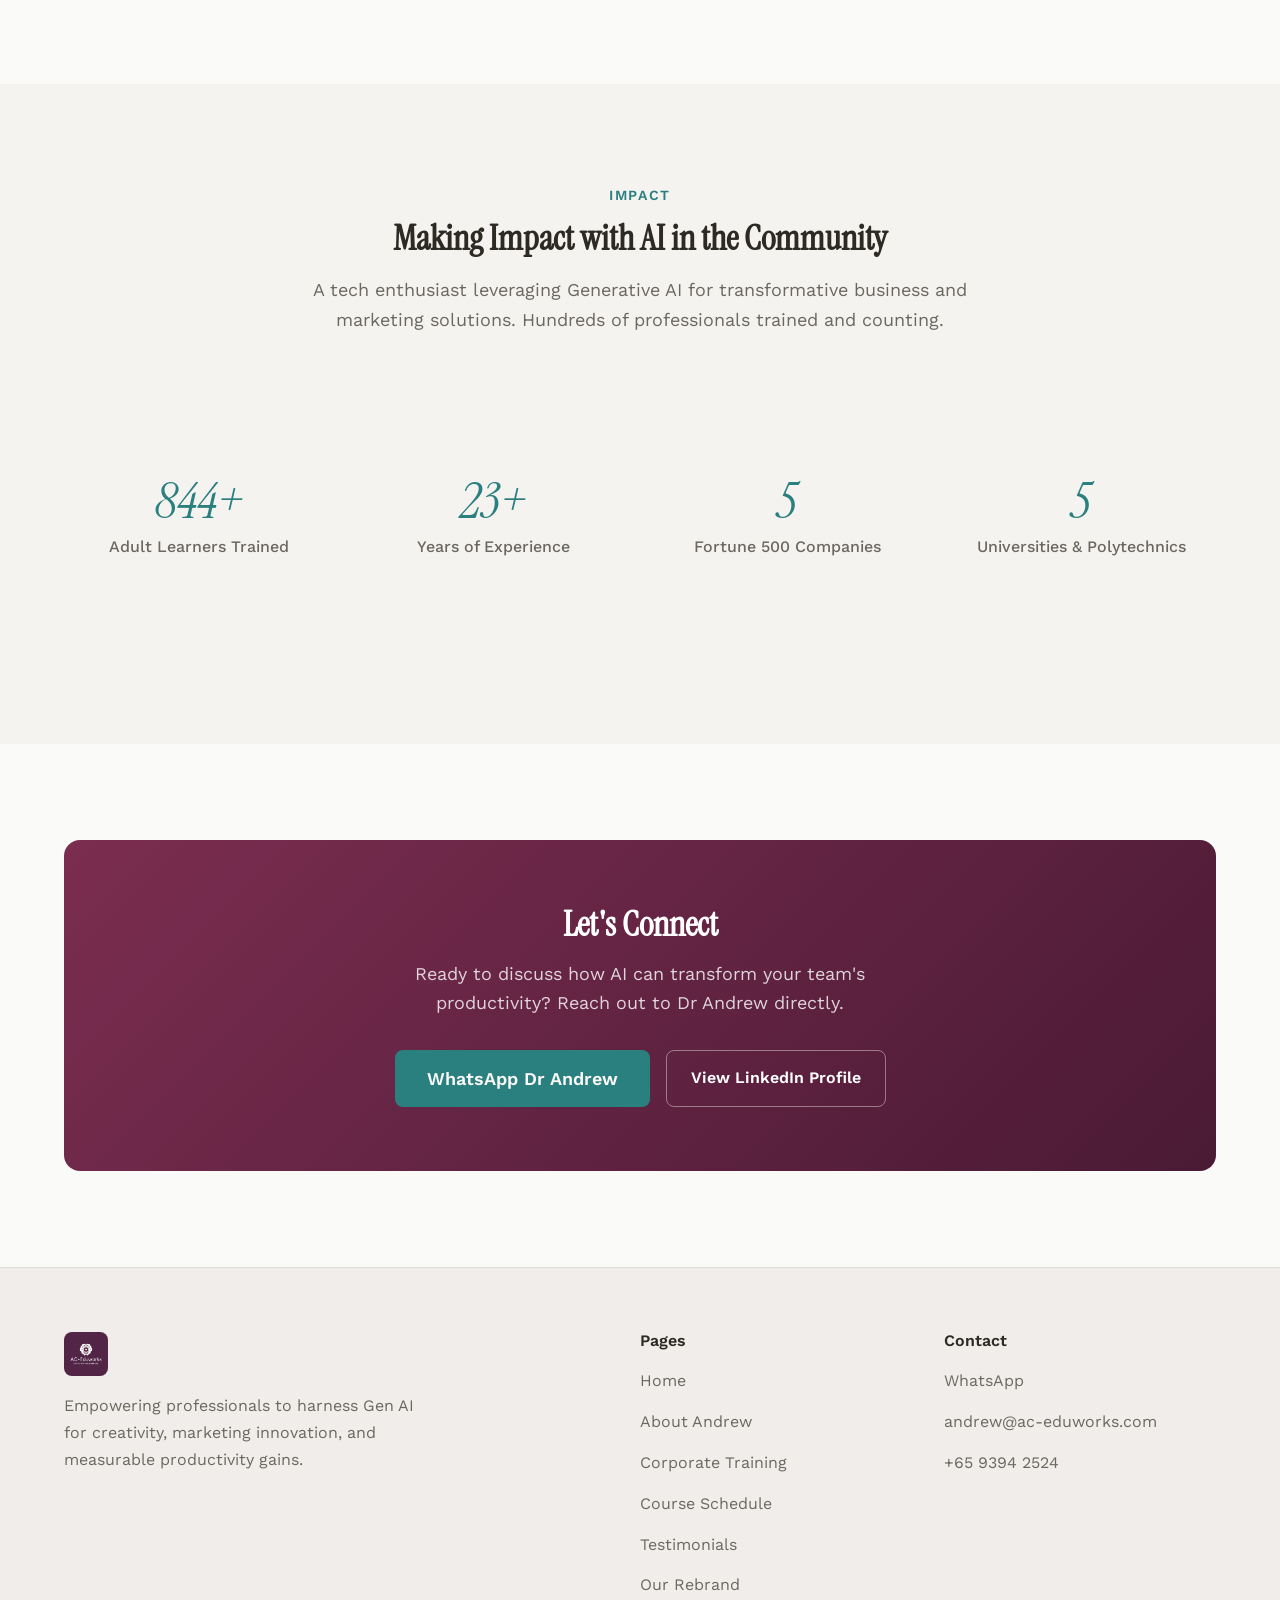
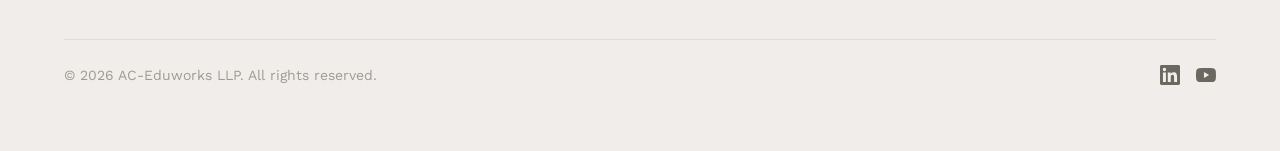
==== commit 621ab5ce: "Add Impactus Learning homepage, rebrand story, announcement banner, sub-brand architecture" ====
--- a/about.html
+++ b/about.html
@@ -13,6 +13,11 @@
   <link rel="stylesheet" href="css/style.css">
 </head>
 <body>
+
+  <!-- REBRAND BANNER -->
+  <div class="rebrand-banner">
+    🎉 AC-Eduworks is evolving. We have rebranded to <a href="rebrand.html">Impactus Learning &rarr;</a>
+  </div>
 
   <!-- HEADER -->
   <header class="header">
@@ -202,6 +207,7 @@
             <li><a href="training.html">Corporate Training</a></li>
             <li><a href="schedule.html">Course Schedule</a></li>
             <li><a href="testimonials.html">Testimonials</a></li>
+            <li><a href="rebrand.html">Our Rebrand</a></li>
           </ul>
         </div>
         <div>
--- a/css/style.css
+++ b/css/style.css
@@ -296,6 +296,27 @@
   .nav__overlay.open { opacity: 1; visibility: visible; }
 }
 
+
+/* ── Rebrand Announcement Banner ── */
+.rebrand-banner {
+  background: linear-gradient(90deg, #7B2D50, #2A7F7F);
+  color: #fff;
+  text-align: center;
+  padding: 10px var(--space-4);
+  font-size: var(--text-sm);
+  font-weight: 500;
+  position: relative;
+  z-index: 500;
+}
+.rebrand-banner a {
+  color: #fff;
+  font-weight: 700;
+  text-decoration: underline;
+  text-underline-offset: 3px;
+  margin-left: 6px;
+}
+.rebrand-banner a:hover { opacity: 0.85; }
+
 /* ---------- BUTTONS ---------- */
 .btn {
   display: inline-flex; align-items: center; gap: var(--space-2);
